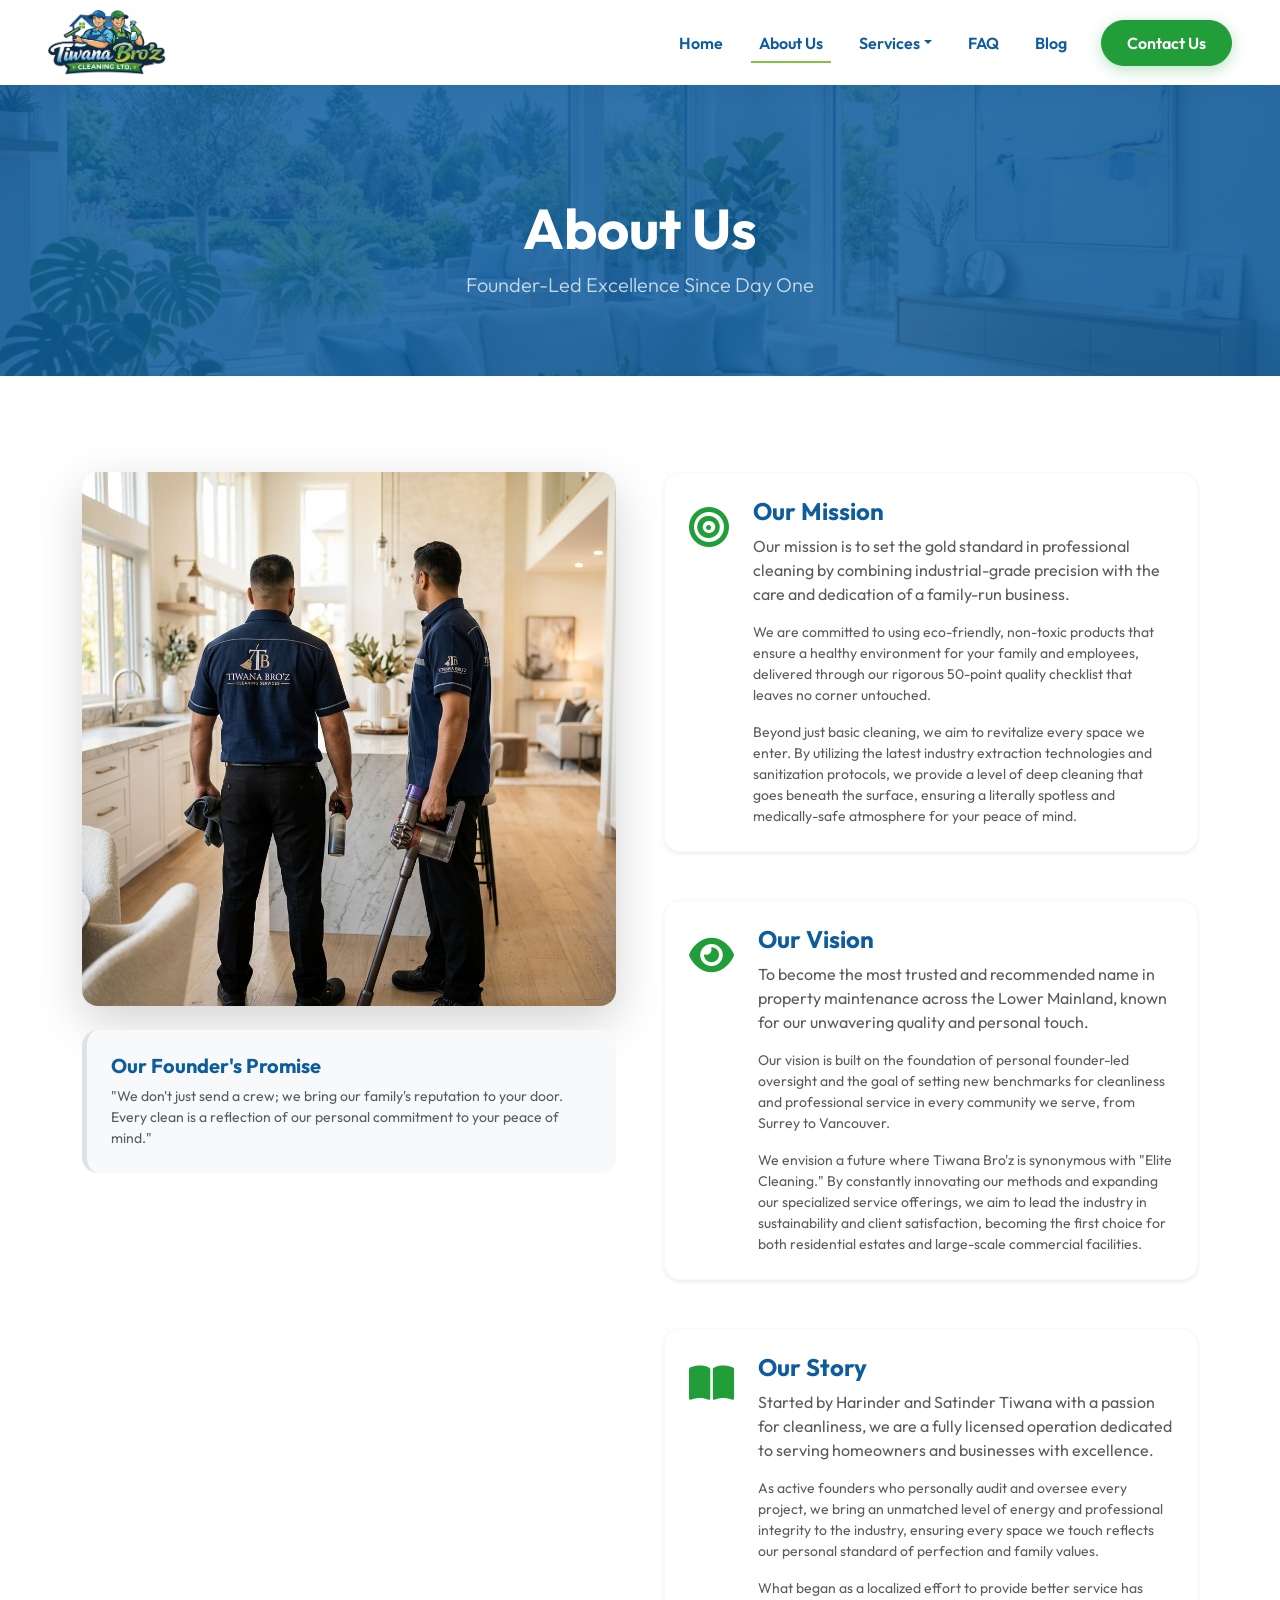
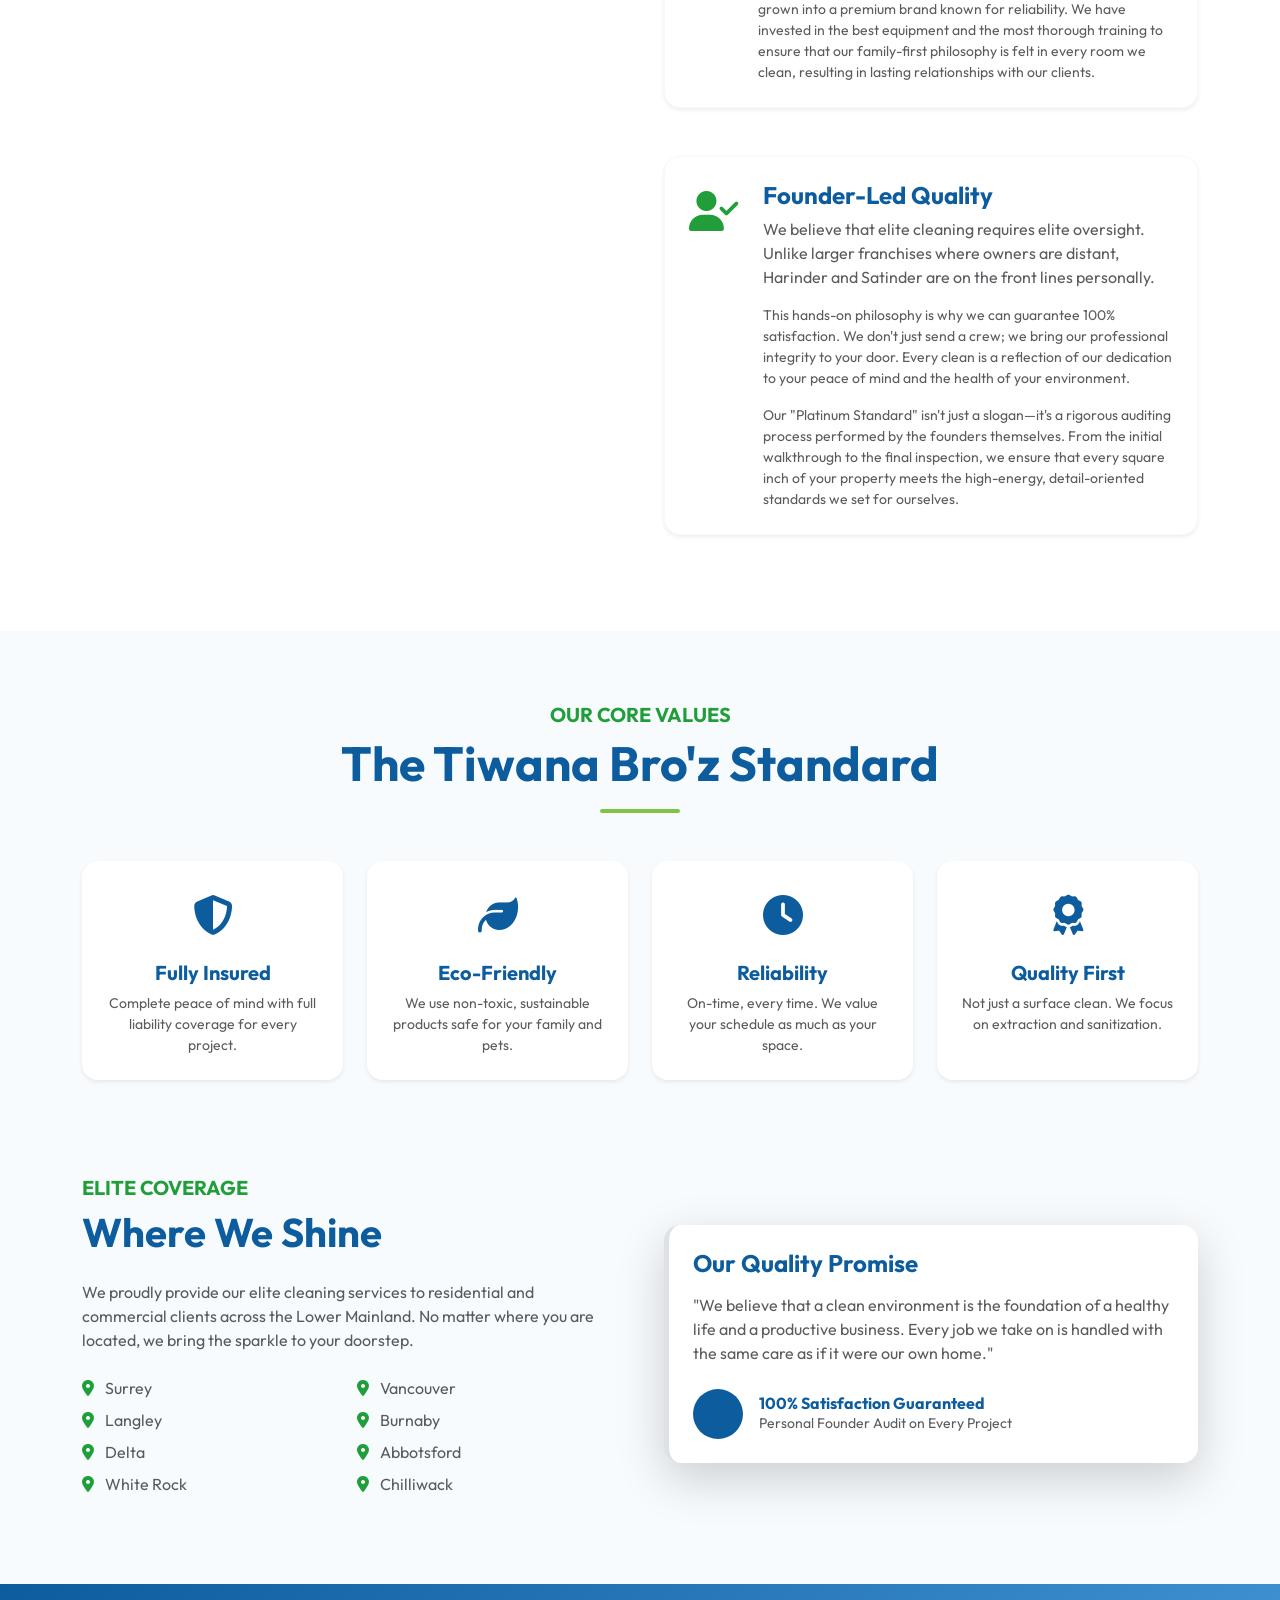
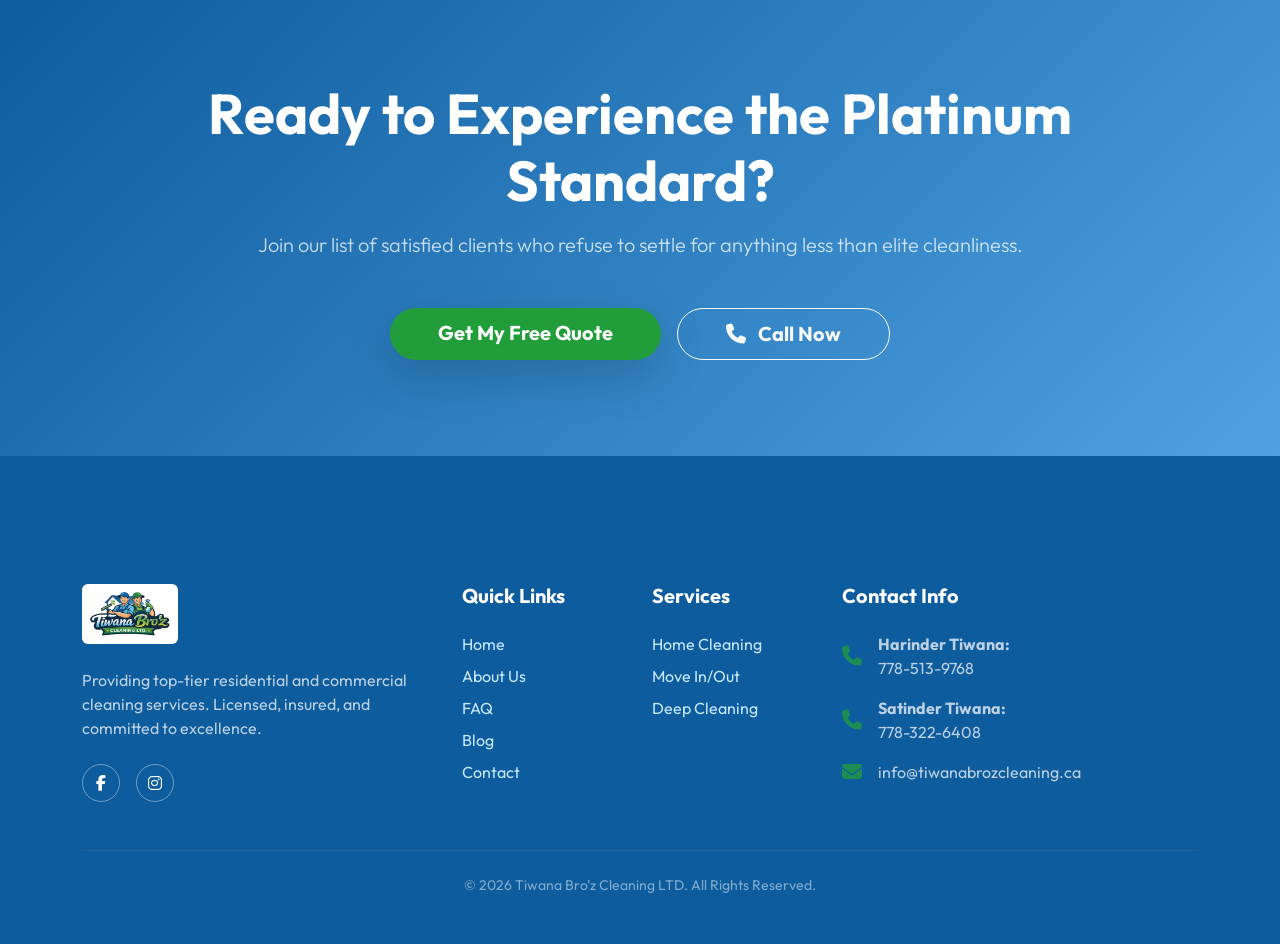
==== about.html @ 013b400e "Selective deployment: Home, About, and Contact pages only" ====
<!DOCTYPE html>
<html lang="en">
<head>
    <meta charset="UTF-8">
    <meta name="viewport" content="width=device-width, initial-scale=1.0">
    <title>About Us | Tiwana Bro'z Cleaning Ltd.</title>
    <meta name="description" content="Learn about Tiwana Bro'z Cleaning Ltd., our mission, our story, and our commitment to providing the highest quality cleaning services in the Lower Mainland.">
    <!-- Bootstrap 5 CSS -->
    <link href="https://cdn.jsdelivr.net/npm/bootstrap@5.3.2/dist/css/bootstrap.min.css" rel="stylesheet">
    <!-- Font Awesome -->
    <link rel="stylesheet" href="https://cdnjs.cloudflare.com/ajax/libs/font-awesome/6.4.0/css/all.min.css">
    <!-- Custom CSS -->
    <link rel="stylesheet" href="style.css">
    <link rel="icon" type="image/png" href="images/logo.png">
    <style>
        .page-header { background: url('images/hero-bg.png') center/cover; padding: 120px 0 60px; position:relative; }
        .page-header::before { content:''; position:absolute; inset:0; background:rgba(13,92,158,0.85); }
    </style>
</head>
<body>
    <!-- Navbar -->
    <nav class="navbar navbar-expand-lg navbar-glass fixed-top">
        <div class="container-fluid px-4 px-lg-5">
            <a class="navbar-brand" href="index.html">
                <img src="images/logo.png?v=2" alt="Tiwana Bro'z Cleaning LTD. Logo" style="object-fit: contain;">
            </a>
            <button class="navbar-toggler" type="button" data-bs-toggle="collapse" data-bs-target="#navbarNav" aria-controls="navbarNav" aria-expanded="false" aria-label="Toggle navigation">
                <span class="navbar-toggler-icon"></span>
            </button>
            <div class="collapse navbar-collapse" id="navbarNav">
                <ul class="navbar-nav ms-auto mb-2 mb-lg-0 align-items-center">
                    <li class="nav-item"><a class="nav-link" href="index.html">Home</a></li>
                    <li class="nav-item"><a class="nav-link active" href="about.html">About Us</a></li>
                    <li class="nav-item dropdown">
                        <a class="nav-link dropdown-toggle" href="#" role="button" data-bs-toggle="dropdown" aria-expanded="false">Services</a>
                        <ul class="dropdown-menu border-0 shadow">
                            <li><a class="dropdown-item" href="service-1.html">Home & Office Cleaning</a></li>
                            <li><a class="dropdown-item" href="service-2.html">Move-In / Move-Out</a></li>
                            <li><a class="dropdown-item" href="service-3.html">Deep Cleaning</a></li>
                        </ul>
                    </li>
                    <li class="nav-item"><a class="nav-link" href="faq.html">FAQ</a></li>
                    <li class="nav-item"><a class="nav-link" href="blog.html">Blog</a></li>
                    <li class="nav-item ms-lg-3 mt-3 mt-lg-0"><a class="btn btn-primary" href="contact.html">Contact Us</a></li>
                </ul>
            </div>
        </div>
    </nav>
    
    <!-- Page Header -->
    <header class="page-header text-white text-center">
        <div class="container position-relative z-index-2 animate-on-scroll">
            <h1 class="fw-bold display-4">About Us</h1>
            <p class="lead opacity-75">Founder-Led Excellence Since Day One</p>
        </div>
    </header>

    <!-- Mission, Vision & Story Grid -->
    <section class="py-5 bg-white">
        <div class="container py-5">
            <div class="row g-5">
                <div class="col-lg-6">
                    <div class="sticky-column" style="position: sticky; top: 120px;">
                        <img src="images/about-team.png" alt="Professional Cleaning Team" class="img-fluid rounded-4 shadow-lg animate-on-scroll">
                        <div class="mt-4 p-4 bg-light rounded-4 border-start border-5 border-grass animate-on-scroll" style="transition-delay: 0.1s;">
                            <h5 class="fw-bold text-ocean mb-2">Our Founder's Promise</h5>
                            <p class="text-muted small mb-0">"We don't just send a crew; we bring our family's reputation to your door. Every clean is a reflection of our personal commitment to your peace of mind."</p>
                        </div>
                    </div>
                </div>
                <div class="col-lg-6 animate-on-scroll" style="transition-delay: 0.2s;">
                    <div class="d-flex flex-column gap-5">
                        <!-- Mission -->
                        <div class="d-flex gap-4 p-4 rounded-4 border border-light shadow-sm bg-white hover-glow">
                            <div class="text-grass fs-1"><i class="fa-solid fa-bullseye"></i></div>
                            <div>
                                <h4 class="fw-bold text-ocean">Our Mission</h4>
                                <p class="text-muted mb-3">Our mission is to set the gold standard in professional cleaning by combining industrial-grade precision with the care and dedication of a family-run business.</p>
                                <p class="text-muted small mb-3">We are committed to using eco-friendly, non-toxic products that ensure a healthy environment for your family and employees, delivered through our rigorous 50-point quality checklist that leaves no corner untouched.</p>
                                <p class="text-muted small mb-0">Beyond just basic cleaning, we aim to revitalize every space we enter. By utilizing the latest industry extraction technologies and sanitization protocols, we provide a level of deep cleaning that goes beneath the surface, ensuring a literally spotless and medically-safe atmosphere for your peace of mind.</p>
                            </div>
                        </div>
                        <!-- Vision -->
                        <div class="d-flex gap-4 p-4 rounded-4 border border-light shadow-sm bg-white hover-glow">
                            <div class="text-grass fs-1"><i class="fa-solid fa-eye"></i></div>
                            <div>
                                <h4 class="fw-bold text-ocean">Our Vision</h4>
                                <p class="text-muted mb-3">To become the most trusted and recommended name in property maintenance across the Lower Mainland, known for our unwavering quality and personal touch.</p>
                                <p class="text-muted small mb-3">Our vision is built on the foundation of personal founder-led oversight and the goal of setting new benchmarks for cleanliness and professional service in every community we serve, from Surrey to Vancouver.</p>
                                <p class="text-muted small mb-0">We envision a future where Tiwana Bro'z is synonymous with "Elite Cleaning." By constantly innovating our methods and expanding our specialized service offerings, we aim to lead the industry in sustainability and client satisfaction, becoming the first choice for both residential estates and large-scale commercial facilities.</p>
                            </div>
                        </div>
                        <!-- Story -->
                        <div class="d-flex gap-4 p-4 rounded-4 border border-light shadow-sm bg-white hover-glow">
                            <div class="text-grass fs-1"><i class="fa-solid fa-book-open"></i></div>
                            <div>
                                <h4 class="fw-bold text-ocean">Our Story</h4>
                                <p class="text-muted mb-3">Started by Harinder and Satinder Tiwana with a passion for cleanliness, we are a fully licensed operation dedicated to serving homeowners and businesses with excellence.</p>
                                <p class="text-muted small mb-3">As active founders who personally audit and oversee every project, we bring an unmatched level of energy and professional integrity to the industry, ensuring every space we touch reflects our personal standard of perfection and family values.</p>
                                <p class="text-muted small mb-0">What began as a localized effort to provide better service has grown into a premium brand known for reliability. We have invested in the best equipment and the most thorough training to ensure that our family-first philosophy is felt in every room we clean, resulting in lasting relationships with our clients.</p>
                            </div>
                        </div>
                        <!-- Founder-Led Quality -->
                        <div class="d-flex gap-4 p-4 rounded-4 border border-light shadow-sm bg-white hover-glow">
                            <div class="text-grass fs-1"><i class="fa-solid fa-user-check"></i></div>
                            <div>
                                <h4 class="fw-bold text-ocean">Founder-Led Quality</h4>
                                <p class="text-muted mb-3">We believe that elite cleaning requires elite oversight. Unlike larger franchises where owners are distant, Harinder and Satinder are on the front lines personally.</p>
                                <p class="text-muted small mb-3">This hands-on philosophy is why we can guarantee 100% satisfaction. We don't just send a crew; we bring our professional integrity to your door. Every clean is a reflection of our dedication to your peace of mind and the health of your environment.</p>
                                <p class="text-muted small mb-0">Our "Platinum Standard" isn't just a slogan—it's a rigorous auditing process performed by the founders themselves. From the initial walkthrough to the final inspection, we ensure that every square inch of your property meets the high-energy, detail-oriented standards we set for ourselves.</p>
                            </div>
                        </div>
                    </div>
                </div>
            </div>
        </div>
    </section>

    <!-- Pillars of Commitment -->
    <section class="py-5" style="background-color: #f8fbfd;">
        <div class="container py-4">
            <div class="text-center mb-5 animate-on-scroll">
                <h5 class="text-grass fw-bold">OUR CORE VALUES</h5>
                <h2 class="display-5 fw-bold text-ocean">The Tiwana Bro'z Standard</h2>
                <div class="mx-auto mt-3" style="width: 80px; height: 4px; background-color: var(--tb-lime-green); border-radius: 2px;"></div>
            </div>
            
            <div class="row g-4 mb-5">
                <div class="col-lg-3 col-md-6 animate-on-scroll">
                    <div class="text-center p-4 bg-white rounded-4 shadow-sm h-100">
                        <div class="fs-1 text-ocean mb-3"><i class="fa-solid fa-shield-halved"></i></div>
                        <h5 class="fw-bold">Fully Insured</h5>
                        <p class="small text-muted mb-0">Complete peace of mind with full liability coverage for every project.</p>
                    </div>
                </div>
                <div class="col-lg-3 col-md-6 animate-on-scroll" style="transition-delay: 0.1s;">
                    <div class="text-center p-4 bg-white rounded-4 shadow-sm h-100">
                        <div class="fs-1 text-ocean mb-3"><i class="fa-solid fa-leaf"></i></div>
                        <h5 class="fw-bold">Eco-Friendly</h5>
                        <p class="small text-muted mb-0">We use non-toxic, sustainable products safe for your family and pets.</p>
                    </div>
                </div>
                <div class="col-lg-3 col-md-6 animate-on-scroll" style="transition-delay: 0.2s;">
                    <div class="text-center p-4 bg-white rounded-4 shadow-sm h-100">
                        <div class="fs-1 text-ocean mb-3"><i class="fa-solid fa-clock"></i></div>
                        <h5 class="fw-bold">Reliability</h5>
                        <p class="small text-muted mb-0">On-time, every time. We value your schedule as much as your space.</p>
                    </div>
                </div>
                <div class="col-lg-3 col-md-6 animate-on-scroll" style="transition-delay: 0.3s;">
                    <div class="text-center p-4 bg-white rounded-4 shadow-sm h-100">
                        <div class="fs-1 text-ocean mb-3"><i class="fa-solid fa-award"></i></div>
                        <h5 class="fw-bold">Quality First</h5>
                        <p class="small text-muted mb-0">Not just a surface clean. We focus on extraction and sanitization.</p>
                    </div>
                </div>
            </div>

            <div class="row g-5 align-items-center pt-5">
                <div class="col-lg-6 animate-on-scroll">
                    <h5 class="text-grass fw-bold">ELITE COVERAGE</h5>
                    <h2 class="display-6 fw-bold text-ocean mb-4">Where We Shine</h2>
                    <p class="text-muted mb-4">We proudly provide our elite cleaning services to residential and commercial clients across the Lower Mainland. No matter where you are located, we bring the sparkle to your doorstep.</p>
                    <div class="row g-3">
                        <div class="col-6">
                            <ul class="list-unstyled text-muted">
                                <li class="mb-2"><i class="fa-solid fa-location-dot text-grass me-2"></i> Surrey</li>
                                <li class="mb-2"><i class="fa-solid fa-location-dot text-grass me-2"></i> Langley</li>
                                <li class="mb-2"><i class="fa-solid fa-location-dot text-grass me-2"></i> Delta</li>
                                <li class="mb-2"><i class="fa-solid fa-location-dot text-grass me-2"></i> White Rock</li>
                            </ul>
                        </div>
                        <div class="col-6">
                            <ul class="list-unstyled text-muted">
                                <li class="mb-2"><i class="fa-solid fa-location-dot text-grass me-2"></i> Vancouver</li>
                                <li class="mb-2"><i class="fa-solid fa-location-dot text-grass me-2"></i> Burnaby</li>
                                <li class="mb-2"><i class="fa-solid fa-location-dot text-grass me-2"></i> Abbotsford</li>
                                <li class="mb-2"><i class="fa-solid fa-location-dot text-grass me-2"></i> Chilliwack</li>
                            </ul>
                        </div>
                    </div>
                </div>
                <div class="col-lg-6 animate-on-scroll" style="transition-delay: 0.2s;">
                    <div class="p-4 bg-white rounded-4 shadow-lg border-start border-5 border-grass">
                        <h4 class="fw-bold text-ocean mb-3">Our Quality Promise</h4>
                        <p class="text-muted italic">"We believe that a clean environment is the foundation of a healthy life and a productive business. Every job we take on is handled with the same care as if it were our own home."</p>
                        <div class="d-flex align-items-center gap-3 mt-4">
                            <div class="bg-ocean text-white rounded-circle d-flex align-items-center justify-content-center" style="width: 50px; height: 50px;">
                                <i class="fa-solid fa-shield-check fs-4"></i>
                            </div>
                            <div>
                                <h6 class="fw-bold mb-0">100% Satisfaction Guaranteed</h6>
                                <p class="small text-muted mb-0">Personal Founder Audit on Every Project</p>
                            </div>
                        </div>
                    </div>
                </div>
            </div>
        </div>
    </section>

    <!-- Final CTA Section -->
    <section class="py-5 bg-gradient-blue text-white overflow-hidden">
        <div class="container py-5 text-center position-relative z-index-2 animate-on-scroll">
            <h2 class="display-4 fw-bold mb-3">Ready to Experience the Platinum Standard?</h2>
            <p class="lead mb-5 opacity-75">Join our list of satisfied clients who refuse to settle for anything less than elite cleanliness.</p>
            <div class="d-flex flex-column flex-md-row gap-3 justify-content-center">
                <a href="contact.html" class="btn btn-grass btn-lg rounded-pill px-5 fw-bold text-white shadow-lg">Get My Free Quote</a>
                <a href="tel:7785139768" class="btn btn-outline-light btn-lg rounded-pill px-5 fw-bold"><i class="fa-solid fa-phone me-2"></i> Call Now</a>
            </div>
        </div>
    </section>

    <!-- Footer -->
    <footer class="mt-0">
        <div class="container py-5 position-relative z-index-2">
            <div class="row g-4 mb-4">
                <div class="col-lg-4 col-md-6 mb-4">
                    <div class="mb-4"><img src="images/logo.png?v=2" alt="Tiwana Bro'z Cleaning LTD. Logo" height="60" class="bg-white rounded p-2"></div>
                    <p class="text-light opacity-75 mb-4">Providing top-tier residential and commercial cleaning services. Licensed, insured, and committed to excellence.</p>
                    <div class="d-flex gap-3 mt-4">
                        <a href="#" class="footer-social-link"><i class="fa-brands fa-facebook-f"></i></a>
                        <a href="#" class="footer-social-link"><i class="fa-brands fa-instagram"></i></a>
                    </div>
                </div>
                <div class="col-lg-2 col-md-6 mb-4">
                    <h5 class="text-white fw-bold mb-4">Quick Links</h5>
                    <ul class="list-unstyled">
                        <li class="mb-2"><a href="index.html">Home</a></li>
                        <li class="mb-2"><a href="about.html">About Us</a></li>
                        <li class="mb-2"><a href="faq.html">FAQ</a></li>
                        <li class="mb-2"><a href="blog.html">Blog</a></li>
                        <li class="mb-2"><a href="contact.html">Contact</a></li>
                    </ul>
                </div>
                <div class="col-lg-2 col-md-6 mb-4">
                    <h5 class="text-white fw-bold mb-4">Services</h5>
                    <ul class="list-unstyled">
                        <li class="mb-2"><a href="service-1.html">Home Cleaning</a></li>
                        <li class="mb-2"><a href="service-2.html">Move In/Out</a></li>
                        <li class="mb-2"><a href="service-3.html">Deep Cleaning</a></li>
                    </ul>
                </div>
                <div class="col-lg-4 col-md-6 mb-4">
                    <h5 class="text-white fw-bold mb-4">Contact Info</h5>
                    <ul class="list-unstyled text-light opacity-75">
                        <li class="mb-3 d-flex align-items-center gap-3">
                            <i class="fa-solid fa-phone text-grass fs-5"></i>
                            <div><strong>Harinder Tiwana:</strong> <br><a href="tel:7785139768" class="text-light">778-513-9768</a></div>
                        </li>
                        <li class="mb-3 d-flex align-items-center gap-3">
                            <i class="fa-solid fa-phone text-grass fs-5"></i>
                            <div><strong>Satinder Tiwana:</strong> <br><a href="tel:7783226408" class="text-light">778-322-6408</a></div>
                        </li>
                        <li class="mb-3 d-flex align-items-center gap-3">
                            <i class="fa-solid fa-envelope text-grass fs-5"></i>
                            <a href="mailto:info@tiwanabrozcleaning.ca" class="text-light">info@tiwanabrozcleaning.ca</a>
                        </li>
                    </ul>
                </div>
            </div>
            <hr class="border-secondary mb-4 opacity-25">
            <div class="text-center text-light opacity-50 small">&copy; 2026 Tiwana Bro'z Cleaning LTD. All Rights Reserved.</div>
        </div>
    </footer>
    <script src="https://cdn.jsdelivr.net/npm/bootstrap@5.3.2/dist/js/bootstrap.bundle.min.js"></script>
    <script src="script.js"></script>
</body>
</html>
---- style.css ----
@import url('https://fonts.googleapis.com/css2?family=Outfit:wght@300;400;600;700;800&display=swap');

:root {
  /* Tiwana Bro'z Color Palette based on Business Card */
  --tb-ocean-blue: #0D5C9E;
  --tb-sky-blue: #4FA1E0;
  --tb-light-blue: #C9E8FF;
  --tb-grass-green: #219E3A;
  --tb-lime-green: #82C341;
  --tb-text-dark: #2B3A4A;
  --tb-text-light: #F7FBFF;
  --tb-white: #FFFFFF;
  --tb-cursor-size: 25px;
}

body {
  font-family: 'Outfit', sans-serif;
  color: var(--tb-text-dark);
  background-color: var(--tb-text-light);
  overflow-x: hidden;
  padding-top: 75px; /* Offset for fixed-top navbar */
}

h1, h2, h3, h4, h5, h6 {
  font-weight: 700;
  color: var(--tb-ocean-blue);
}

.hero-section h1, .hero-section h2, .hero-section p,
.page-header h1, .page-header h2, .page-header p,
.bg-gradient-blue h1, .bg-gradient-blue h2, .bg-gradient-blue p,
.bg-gradient-green h1, .bg-gradient-green h2, .bg-gradient-green p {
    color: white !important;
}

/* Custom Overrides & Reusables */
.bg-ocean { background-color: var(--tb-ocean-blue) !important; color: white; }
.bg-sky { background-color: var(--tb-sky-blue) !important; color: white; }
.bg-grass { background-color: var(--tb-grass-green) !important; color: white; }
.bg-gradient-blue {
    background: linear-gradient(135deg, var(--tb-ocean-blue) 0%, var(--tb-sky-blue) 100%);
    color: white;
}
.bg-gradient-green {
    background: linear-gradient(135deg, var(--tb-grass-green) 0%, var(--tb-lime-green) 100%);
    color: white;
}
.text-ocean { color: var(--tb-ocean-blue) !important; }
.text-sky { color: var(--tb-sky-blue) !important; }
.text-grass { color: var(--tb-grass-green) !important; }

/* Buttons */
.btn-primary {
  background-color: var(--tb-grass-green);
  border-color: var(--tb-grass-green);
  border-radius: 50px;
  padding: 10px 25px;
  font-weight: 600;
  box-shadow: 0 4px 15px rgba(33, 158, 58, 0.3);
  transition: all 0.3s ease;
}

.btn-primary:hover {
  background-color: var(--tb-lime-green);
  border-color: var(--tb-lime-green);
  transform: translateY(-2px);
  box-shadow: 0 6px 20px rgba(130, 195, 65, 0.4);
}

.btn-outline-light {
    border-radius: 50px;
    padding: 10px 25px;
    font-weight: 600;
    transition: all 0.3s ease;
}

.btn-outline-light:hover {
    color: var(--tb-ocean-blue);
    background-color: white;
    transform: translateY(-2px);
}

/* Solid White Navbar */
.navbar-glass {
  background: var(--tb-white) !important;
  box-shadow: 0 2px 20px rgba(0, 0, 0, 0.05);
  transition: all 0.4s ease;
  padding: 5px 0; /* Reduced padding */
}
.navbar-brand img {
  height: 65px; /* Compact but clear logo size */
  transition: all 0.3s ease;
}
.navbar-toggler {
    border-color: var(--tb-ocean-blue);
    padding: 8px;
}
.navbar-toggler-icon {
    background-image: url("data:image/svg+xml,%3csvg xmlns='http://www.w3.org/2000/svg' viewBox='0 0 30 30'%3e%3cpath stroke='rgba(13, 92, 158, 1)' stroke-linecap='round' stroke-miterlimit='10' stroke-width='2' d='M4 7h22M4 15h22M4 23h22'/%3e%3c/svg%3e") !important;
}
.navbar-glass .navbar-nav .nav-link {
  color: var(--tb-ocean-blue) !important;
  font-weight: 600;
  margin: 0 10px;
  position: relative;
}
.navbar-glass .navbar-nav .nav-link::before {
  content: '';
  position: absolute;
  width: 0;
  height: 2px;
  bottom: 0;
  left: 0;
  background-color: var(--tb-lime-green);
  transition: width 0.3s ease;
}
.navbar-glass .navbar-nav .nav-link:hover::before,
.navbar-glass .navbar-nav .nav-link.active::before {
  width: 100%;
}
.dropdown-menu {
    border: none;
    box-shadow: 0 10px 30px rgba(0,0,0,0.1);
    border-radius: 12px;
}
.dropdown-item {
    color: var(--tb-ocean-blue);
    font-weight: 500;
    padding: 10px 20px;
}
.dropdown-item:hover, .dropdown-item.active {
    background-color: var(--tb-light-blue);
    color: var(--tb-ocean-blue);
}

/* Hero Section with Animations */
.hero-section {
  position: relative;
  min-height: 80vh;
  display: flex;
  align-items: center;
  background: url('images/hero-bg.png') center/cover no-repeat; /* Fallback */
  background-blend-mode: overlay;
  background-color: rgba(13, 92, 158, 0.85); /* Ocean blue overlay */
  overflow: hidden;
  color: white;
}

.hero-content {
  position: relative;
  z-index: 2;
}

.hero-section h1 {
  color: white !important;
  font-size: 3.5rem;
  font-weight: 800;
  text-shadow: 0 4px 10px rgba(0,0,0,0.2);
}

.hero-section p {
  color: white !important;
  font-size: 1.2rem;
  font-weight: 300;
  margin-bottom: 2rem;
}

/* Animated Bubbles */
.bubble {
  position: absolute;
  bottom: -20px;
  border-radius: 50%;
  background: radial-gradient(circle at 30% 30%, rgba(255, 255, 255, 0.8), rgba(255, 255, 255, 0.1));
  box-shadow: 0 0 15px rgba(255, 255, 255, 0.4), inset 0 0 10px rgba(255, 255, 255, 0.5);
  animation: floatUp 15s infinite ease-in;
  opacity: 0;
  z-index: 10; /* Brought to front to make clickable */
}

@keyframes floatUp {
  0% { transform: translateY(0) scale(0.8); opacity: 0; }
  10% { opacity: 1; }
  90% { opacity: 1; }
  100% { transform: translateY(-1000px) scale(1.2); opacity: 0; }
}

/* Popping Animation */
.bubble.pop {
    animation: popAnimation 0.3s ease-out forwards !important;
}

@keyframes popAnimation {
    0% { transform: scale(1); opacity: 1; }
    50% { transform: scale(1.4); opacity: 0.5; }
    100% { transform: scale(0); opacity: 0; }
}

/* Sparkles Decoration */
.sparkle {
    position: absolute;
    width: 20px;
    height: 20px;
    background: white;
    clip-path: polygon(50% 0%, 61% 35%, 98% 35%, 68% 57%, 79% 91%, 50% 70%, 21% 91%, 32% 57%, 2% 35%, 39% 35%);
    animation: twinkle 3s infinite alternate;
}

@keyframes twinkle {
    0% { transform: scale(0.5); opacity: 0.3; }
    100% { transform: scale(1.2) rotate(45deg); opacity: 1; box-shadow: 0 0 10px white; }
}

/* Service Cards */
.service-card {
  border: none;
  border-radius: 15px;
  box-shadow: 0 5px 20px rgba(0, 0, 0, 0.05);
  transition: all 0.3s ease;
  overflow: hidden;
  height: 100%;
}
.service-card:hover {
  transform: translateY(-10px);
  box-shadow: 0 15px 30px rgba(13, 92, 158, 0.15);
}
.service-icon {
  width: 60px;
  height: 60px;
  border-radius: 50%;
  display: flex;
  align-items: center;
  justify-content: center;
  background-color: var(--tb-light-blue);
  color: var(--tb-ocean-blue);
  font-size: 24px;
  margin-bottom: 20px;
}

/* Footer Element */
.footer-wave {
  position: absolute;
  top: -50px;
  left: 0;
  width: 100%;
  overflow: hidden;
  line-height: 0;
}
.footer-wave svg {
  display: block;
  width: calc(100% + 1.3px);
  height: 50px;
}
.footer-svg-path { fill: var(--tb-ocean-blue); }

.footer-social-link {
    width: 38px;
    height: 38px;
    border: 1px solid rgba(255,255,255,0.4);
    border-radius: 50%;
    color: white;
    display: flex;
    align-items: center;
    justify-content: center;
    text-decoration: none;
    transition: all 0.3s ease;
    padding: 0;
}

.footer-social-link:hover {
    background: var(--tb-lime-green);
    border-color: var(--tb-lime-green);
    color: var(--tb-ocean-blue);
    transform: translateY(-3px);
}

/* Contact Icon Circle Fix */
.contact-icon-circle {
  width: 60px;
  height: 60px;
  display: flex !important;
  align-items: center;
  justify-content: center;
  flex-shrink: 0;
  border-radius: 50%;
}


footer {
  position: relative;
  background-color: var(--tb-ocean-blue);
  color: var(--tb-light-blue);
  padding-top: 80px;
}
footer a { color: var(--tb-light-blue); text-decoration: none; transition: 0.3s; }
footer a:hover { color: var(--tb-lime-green); padding-left: 5px; }

/* Global Animations (Triggered by Intersection Observer) */
.animate-on-scroll {
  opacity: 0;
  transform: translateY(30px);
  transition: all 0.8s ease-out;
}
.animate-on-scroll.visible {
  opacity: 1;
  transform: translateY(0);
}

/* Form Styles */
.form-control {
    border-radius: 8px;
    padding: 12px 15px;
    border: 1px solid #ddd;
}
.form-control:focus {
    border-color: var(--tb-sky-blue);
    box-shadow: 0 0 0 0.2rem rgba(79, 161, 224, 0.25);
}

/* Media Queries for Mobile Fine-Tuning */
@media (max-width: 768px) {
  .hero-section h1 { font-size: 2.5rem; }
  .footer-wave { top: -20px; }
  .footer-wave svg { height: 20px; }
}

/* --- Bubble Challenge UI --- */
#game-stats {
    position: absolute;
    right: 20px;
    bottom: 80px;
    background: rgba(255, 255, 255, 0.95);
    padding: 15px;
    border-radius: 20px;
    box-shadow: 0 10px 30px rgba(13, 92, 158, 0.15);
    z-index: 999;
    text-align: center;
    border: 3px solid var(--tb-light-blue);
    display: none; /* Shown via JS */
    flex-direction: column;
    gap: 10px;
    width: 140px;
    backdrop-filter: blur(5px);
}

.stat-box {
    background: var(--tb-light-blue);
    padding: 8px;
    border-radius: 12px;
}

.stat-label { font-size: 0.7rem; text-transform: uppercase; color: var(--tb-ocean-blue); font-weight: 800; display: block; }
.stat-value { font-size: 1.4rem; font-weight: 800; color: var(--tb-grass-green); }

.btn-game {
    background: var(--tb-ocean-blue);
    color: white;
    border: none;
    border-radius: 10px;
    padding: 8px;
    font-size: 0.8rem;
    font-weight: 700;
}

@media (max-width: 991px) {
    #game-stats {
        bottom: 20px;
        right: 20px;
        flex-direction: row;
        width: auto;
        padding: 10px;
    }
}

/* --- Advanced Service Page Elements --- */

/* Hover Effects */
.hover-lift {
    transition: transform 0.3s cubic-bezier(0.175, 0.885, 0.32, 1.275), box-shadow 0.3s ease;
}
.hover-lift:hover {
    transform: translateY(-10px);
    box-shadow: 0 15px 40px rgba(13, 92, 158, 0.15) !important;
}

.hover-glow:hover {
    box-shadow: 0 0 25px rgba(130, 195, 65, 0.3) !important;
    border-color: var(--tb-lime-green) !important;
}

/* Pulsing Icons */
.icon-pulse {
    animation: iconPulse 2s infinite;
}
@keyframes iconPulse {
    0% { transform: scale(1); }
    50% { transform: scale(1.1); box-shadow: 0 0 15px rgba(13, 92, 158, 0.2); }
    100% { transform: scale(1); }
}

/* Process Timeline */
.process-timeline {
    position: relative;
    padding: 2rem 0;
}
.timeline-step {
    text-align: center;
    position: relative;
    z-index: 2;
}
.step-circle {
    width: 70px;
    height: 70px;
    background: var(--tb-white);
    border: 3px solid var(--tb-ocean-blue);
    border-radius: 50%;
    display: flex;
    align-items: center;
    justify-content: center;
    margin: 0 auto 1.5rem;
    font-size: 1.5rem;
    color: var(--tb-ocean-blue);
    font-weight: 800;
    transition: all 0.4s ease;
}
.timeline-step:hover .step-circle {
    background: var(--tb-ocean-blue);
    color: var(--tb-white);
    transform: scale(1.1);
}

/* Package Cards */
.package-card {
    border: 2px solid var(--tb-light-blue);
    border-radius: 20px;
    padding: 2.5rem;
    height: 100%;
    transition: all 0.3s ease;
    background: white;
}
.package-card.popular {
    border-color: var(--tb-grass-green);
    position: relative;
    transform: scale(1.05);
    z-index: 3;
}
.package-badge {
    position: absolute;
    top: -15px;
    left: 50%;
    transform: translateX(-50%);
    background: var(--tb-grass-green);
    color: white;
    padding: 5px 15px;
    border-radius: 50px;
    font-size: 0.8rem;
    font-weight: 700;
}

/* Custom Button Styles for Pricing */
.btn-grass {
    background: var(--tb-grass-green) !important;
    border: none !important;
    color: white !important;
    padding: 10px 30px;
    border-radius: 50px;
    font-weight: 600;
    transition: all 0.3s ease;
    display: inline-block;
    text-decoration: none;
}
.btn-grass:hover {
    background: #218838 !important;
    transform: translateY(-2px);
    box-shadow: 0 5px 15px rgba(40, 167, 69, 0.4);
}

.btn-outline-ocean {
    border: 2px solid var(--tb-ocean-blue) !important;
    background: transparent !important;
    color: var(--tb-ocean-blue) !important;
    padding: 8px 30px;
    border-radius: 50px;
    font-weight: 600;
    transition: all 0.3s ease;
    display: inline-block;
    text-decoration: none;
}
.btn-outline-ocean:hover {
    background: var(--tb-ocean-blue) !important;
    color: white !important;
    transform: translateY(-2px);
    box-shadow: 0 5px 15px rgba(13, 92, 158, 0.2);
}


/* Before/After Slider Shim */
.ba-slider {
    position: relative;
    overflow: hidden;
    border-radius: 15px;
    box-shadow: 0 10px 30px rgba(0,0,0,0.1);
}
.ba-overlay {
    position: absolute;
    top: 50%;
    left: 50%;
    transform: translate(-50%, -50%);
    background: rgba(13, 92, 158, 0.8);
    color: white;
    padding: 10px 20px;
    border-radius: 50px;
    pointer-events: none;
}

/* Feature Cards */
.feature-card {
    background: var(--tb-white);
    border-radius: 20px;
    padding: 2.5rem 2rem;
    border: 1px solid rgba(13, 92, 158, 0.1);
    border-bottom: 5px solid var(--tb-ocean-blue);
    height: 100%;
    transition: all 0.4s cubic-bezier(0.165, 0.84, 0.44, 1);
    box-shadow: 0 10px 30px rgba(0,0,0,0.02);
}

.feature-card:hover {
    transform: translateY(-10px);
    box-shadow: 0 20px 40px rgba(13, 92, 158, 0.1);
}

.feature-card i.fs-2 {
    background: rgba(13, 92, 158, 0.05);
    width: 60px;
    height: 60px;
    line-height: 60px;
    border-radius: 12px;
    margin-bottom: 1.5rem;
    display: inline-block;
}

.feature-card ul {
    margin-top: 1.5rem;
    padding-left: 0;
}

.feature-card li {
    display: flex;
    align-items: flex-start;
    gap: 12px;
    margin-bottom: 1rem !important;
    text-align: left;
    line-height: 1.4;
}

.feature-card li i {
    font-size: 0.9rem;
    margin-top: 4px;
    flex-shrink: 0;
}

.feature-card h4 {
    font-size: 1.25rem;
    letter-spacing: -0.02em;
}
.feature-card i {
    font-size: 1.5rem;
    color: var(--tb-ocean-blue);
    margin-bottom: 0;
    display: flex;
    align-items: center;
    justify-content: center;
}

.feature-card i.fs-2 {
    background: rgba(13, 92, 158, 0.08);
    width: 60px;
    height: 60px;
    border-radius: 14px;
    margin-bottom: 1.5rem;
    display: flex;
    align-items: center;
    justify-content: center;
    font-size: 1.75rem;
    color: var(--tb-ocean-blue);
}

/* Comparison Section */
.compare-box {
    padding: 1.5rem;
    border-radius: 12px;
    height: 100%;
}
.compare-standard { border: 2px solid #eee; background: #f9f9f9; }
.compare-deep { border: 2px solid var(--tb-sky-blue); background: var(--tb-light-blue); }

/* Enhanced Premium Animated Waves - Truly Liquid */
.section-relative { position: relative; overflow: hidden; padding-bottom: 60px !important; padding-top: 40px !important; background: var(--tb-ocean-blue); }

.top-wave {
    position: absolute;
    top: -2px; /* Deep overlap to hide straight background edges */
    left: 0;
    width: 100%;
    overflow: hidden;
    line-height: 0;
    z-index: 10;
}

.top-wave svg {
    display: block;
    width: calc(100% + 1.3px);
    height: 60px;
}

.animated-waves {
    position: absolute;
    bottom: -10px; /* Deep overlap to hide straight background edges */
    left: 0;
    width: 100%;
    height: 120px;
    overflow: hidden;
    line-height: 0;
    z-index: 10;
    pointer-events: none;
}

.wave-layer {
    position: absolute;
    bottom: 0;
    left: 0;
    width: 200%;
    height: 100%;
    background-size: 50% 100%;
    transform: translate3d(0, 0, 0);
}

.wave-1 {
    background: url("data:image/svg+xml,%3Csvg xmlns='http://www.w3.org/2000/svg' viewBox='0 0 1200 120' preserveAspectRatio='none'%3E%3Cpath d='M321.39,56.44c58-10.79,114.16-30.13,172-41.86,82.39-16.72,168.19-17.73,250.45-.39C823.78,31,906.67,72,985.66,92.83c70.05,18.48,146.53,26.09,214.34,3V120H0V27.35A600.21,600.21,0,0,0,321.39,56.44Z' fill='%234FA1E0'/%3E%3C/svg%3E");
    animation: wave-move 20s cubic-bezier(0.36, 0.45, 0.63, 0.53) infinite;
    opacity: 0.3;
    height: 120px;
}

.wave-2 {
    background: url("data:image/svg+xml,%3Csvg xmlns='http://www.w3.org/2000/svg' viewBox='0 0 1200 120' preserveAspectRatio='none'%3E%3Cpath d='M321.39,56.44c58-10.79,114.16-30.13,172-41.86,82.39-16.72,168.19-17.73,250.45-.39C823.78,31,906.67,72,985.66,92.83c70.05,18.48,146.53,26.09,214.34,3V120H0V27.35A600.21,600.21,0,0,0,321.39,56.44Z' fill='%23C9E8FF'/%3E%3C/svg%3E");
    animation: wave-move 15s cubic-bezier(0.36, 0.45, 0.63, 0.53) infinite;
    opacity: 0.5;
    height: 90px;
}

.wave-3 {
    background: url("data:image/svg+xml,%3Csvg xmlns='http://www.w3.org/2000/svg' viewBox='0 0 1200 120' preserveAspectRatio='none'%3E%3Cpath d='M321.39,56.44c58-10.79,114.16-30.13,172-41.86,82.39-16.72,168.19-17.73,250.45-.39C823.78,31,906.67,72,985.66,92.83c70.05,18.48,146.53,26.09,214.34,3V120H0V27.35A600.21,600.21,0,0,0,321.39,56.44Z' fill='%23ffffff'/%3E%3C/svg%3E");
    animation: wave-move 10s cubic-bezier(0.36, 0.45, 0.63, 0.53) infinite;
    opacity: 1;
    height: 70px;
}

@keyframes wave-move {
    0% { transform: translateX(0); }
    100% { transform: translateX(-50%); }
}

/* --- Premium Blog Framework --- */
.blog-post-content {
    font-size: 1.15rem;
    line-height: 1.8;
    color: #4a4a4a;
}

.blog-post-content p {
    margin-bottom: 2rem;
}

.blog-post-content .lead {
    font-size: 1.4rem;
    font-weight: 500;
    color: var(--tb-ocean-blue);
    margin-bottom: 2.5rem;
}

.blog-post-content h2, .blog-post-content h3 {
    margin-top: 3rem;
    margin-bottom: 1.5rem;
    color: var(--tb-ocean-blue);
}

.blog-post-content blockquote {
    padding: 2.5rem;
    margin: 3rem 0;
    border-left: 5px solid var(--tb-grass-green);
    background: #f8fbfd;
    font-style: italic;
    font-size: 1.35rem;
    color: var(--tb-ocean-blue);
    border-radius: 0 15px 15px 0;
}

.blog-sidebar {
    position: sticky;
    top: 100px;
}

.sidebar-card {
    border: none;
    border-radius: 20px;
    background: #ffffff;
    padding: 2rem;
    box-shadow: 0 10px 30px rgba(0,0,0,0.05);
    margin-bottom: 2rem;
}

.author-box {
    margin-top: 5rem;
    padding: 3rem;
    background: linear-gradient(135deg, #f8fbfd 0%, #ffffff 100%);
    border-radius: 25px;
    border: 1px solid rgba(13,92,158,0.05);
    display: flex;
    gap: 2rem;
    align-items: center;
}

.author-avatar {
    width: 100px;
    height: 100px;
    border-radius: 50%;
    object-fit: cover;
    background: var(--tb-light-blue);
    display: flex;
    align-items: center;
    justify-content: center;
    font-size: 2.5rem;
    color: var(--tb-ocean-blue);
    flex-shrink: 0;
    border: 3px solid #ffffff;
    box-shadow: 0 5px 15px rgba(0,0,0,0.1);
}

.related-post-card {
    border: none;
    border-radius: 20px;
    overflow: hidden;
    transition: all 0.4s cubic-bezier(0.165, 0.84, 0.44, 1);
    background: #ffffff;
    height: 100%;
}

.related-post-card:hover {
    transform: translateY(-10px);
    box-shadow: 0 20px 40px rgba(0,0,0,0.1);
}

.related-post-card img {
    height: 200px;
    width: 100%;
    object-fit: cover;
}

.blog-cta-banner {
    background: var(--tb-ocean-blue);
    border-radius: 30px;
    padding: 5rem;
    margin: 5rem 0;
    position: relative;
    overflow: hidden;
    color: white;
}

.blog-cta-banner::after {
    content: '';
    position: absolute;
    top: -50%;
    right: -10%;
    width: 500px;
    height: 500px;
    background: rgba(255,255,255,0.03);
    border-radius: 50%;
}

.reading-progress-bar {
    position: fixed;
    top: 75px;
    left: 0;
    width: 0%;
    height: 4px;
    background: var(--tb-grass-green);
    z-index: 1001;
    transition: width 0.1s;
}

@media (max-width: 991px) {
    .blog-sidebar { margin-top: 4rem; position: static; }
}

/* --- Page Enhancement System --- */
.stat-item {
    padding: 2rem;
    border-radius: 20px;
    background: rgba(255,255,255,0.05);
    backdrop-filter: blur(10px);
    border: 1px solid rgba(255,255,255,0.1);
    transition: transform 0.3s ease;
}

.stat-item:hover {
    transform: translateY(-5px);
    background: rgba(255,255,255,0.08);
}

.process-step {
    position: relative;
    padding: 2rem;
    text-align: center;
}

.process-icon-wrapper {
    width: 90px;
    height: 90px;
    background: #f8fbfd;
    border-radius: 50%;
    display: flex;
    align-items: center;
    justify-content: center;
    margin: 0 auto 1.5rem;
    font-size: 2rem;
    color: var(--tb-ocean-blue);
    border: 3px solid #ffffff;
    box-shadow: 0 10px 20px rgba(0,0,0,0.05);
    transition: all 0.3s ease;
}

.process-step:hover .process-icon-wrapper {
    background: var(--tb-ocean-blue);
    color: #ffffff;
    transform: scale(1.1);
}

.founder-card {
    border: none;
    background: #ffffff;
    border-radius: 30px;
    overflow: hidden;
    box-shadow: 0 15px 40px rgba(0,0,0,0.05);
    transition: all 0.4s ease;
}

.founder-card:hover {
    transform: translateY(-10px);
    box-shadow: 0 25px 50px rgba(0,0,0,0.1);
}

.founder-image-box {
    height: 350px;
    background: var(--tb-light-blue);
    display: flex;
    align-items: center;
    justify-content: center;
    font-size: 120px;
    color: var(--tb-ocean-blue);
    position: relative;
    overflow: hidden;
}

.founder-image-box::after {
    content: '';
    position: absolute;
    inset: 0;
    background: linear-gradient(0deg, rgba(13,92,158,0.2) 0%, transparent 100%);
}

.badge-outline-grass {
    border: 1px solid var(--tb-grass-green);
    color: var(--tb-grass-green);
    background: transparent;
    padding: 0.4rem 1rem;
    border-radius: 50px;
    font-size: 0.85rem;
    font-weight: 600;
}

.commitment-pillar {
    background: #ffffff;
    padding: 2.5rem;
    border-radius: 25px;
    border: 1px solid #f0f4f8;
    height: 100%;
    transition: all 0.3s ease;
}

.commitment-pillar:hover {
    border-color: var(--tb-grass-green);
    box-shadow: 0 10px 30px rgba(0,0,0,0.04);
}

/* Decoration line for sidebar and headings */
.decoration-line {
    position: relative;
    display: inline-block;
}

.decoration-line::after {
    content: '';
    position: absolute;
    bottom: -8px;
    left: 0;
    width: 40px;
    height: 3px;
    background: var(--tb-grass-green);
    border-radius: 2px;
}
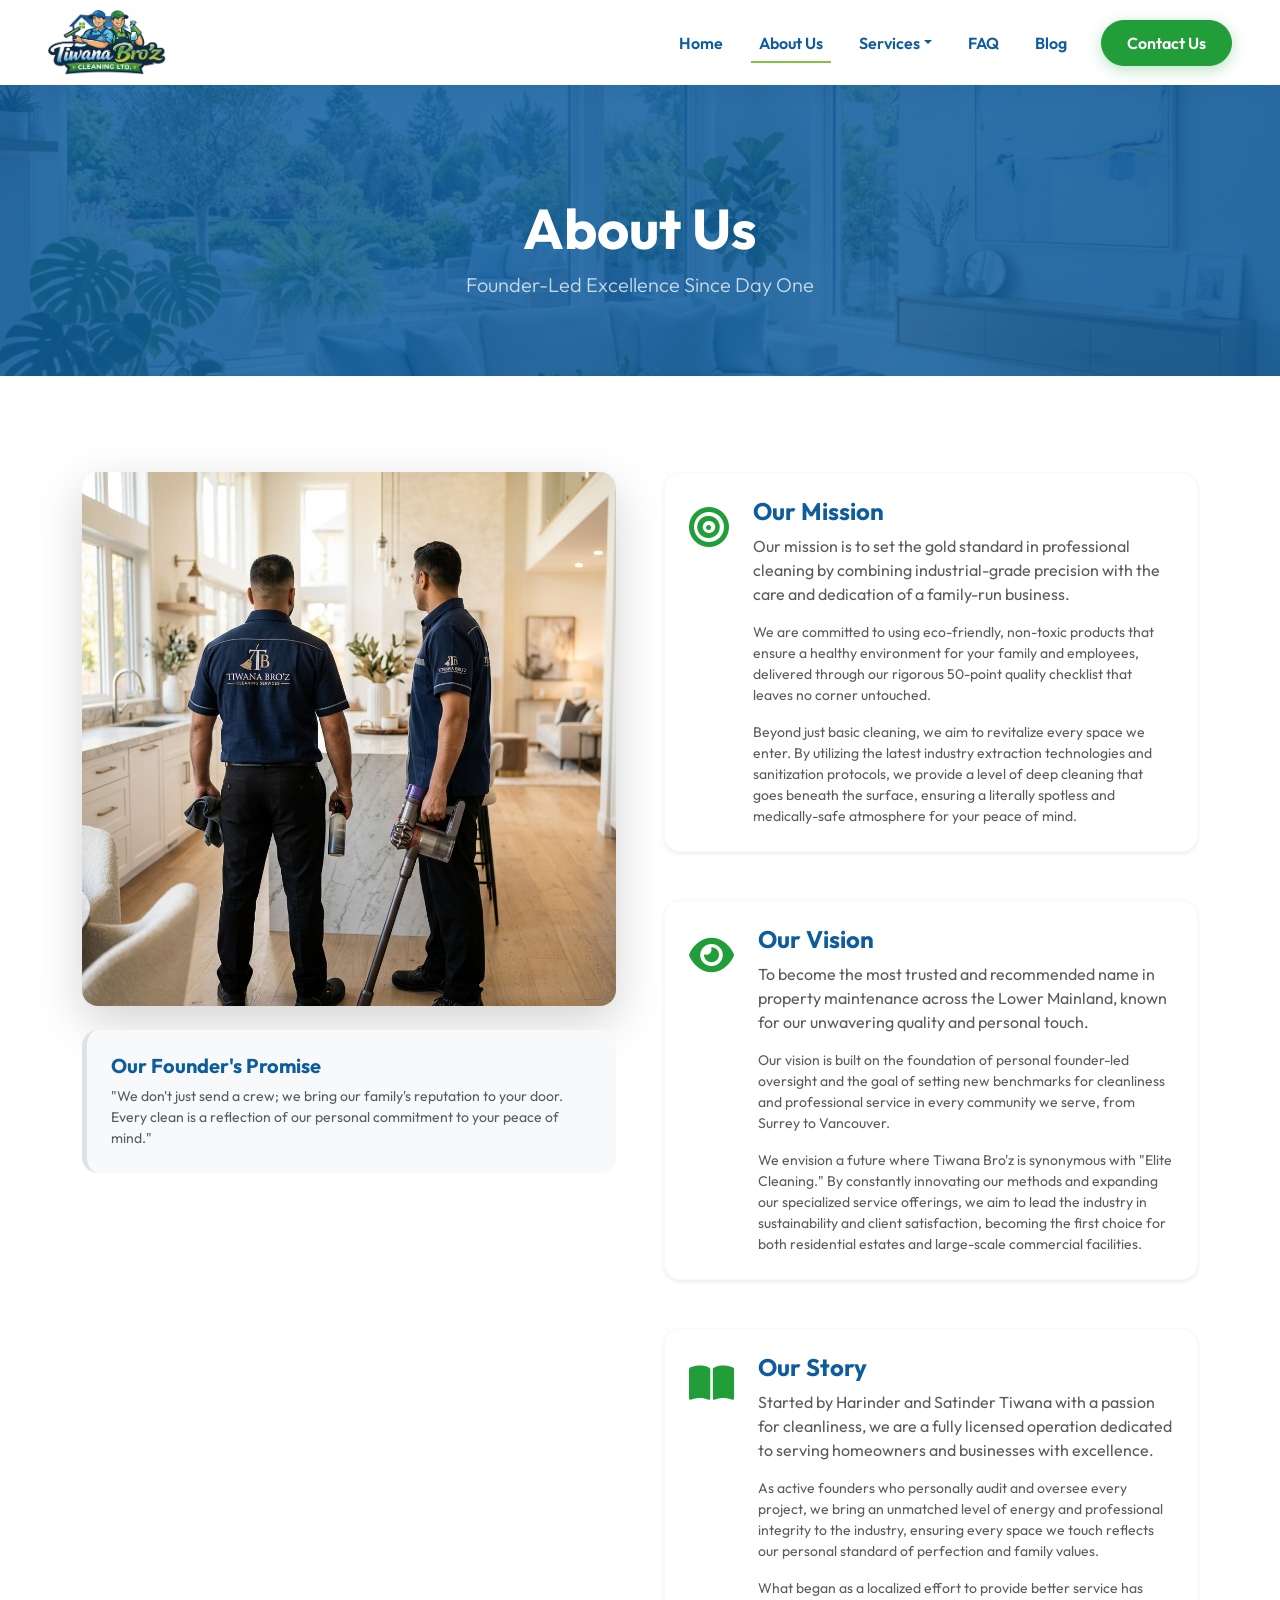
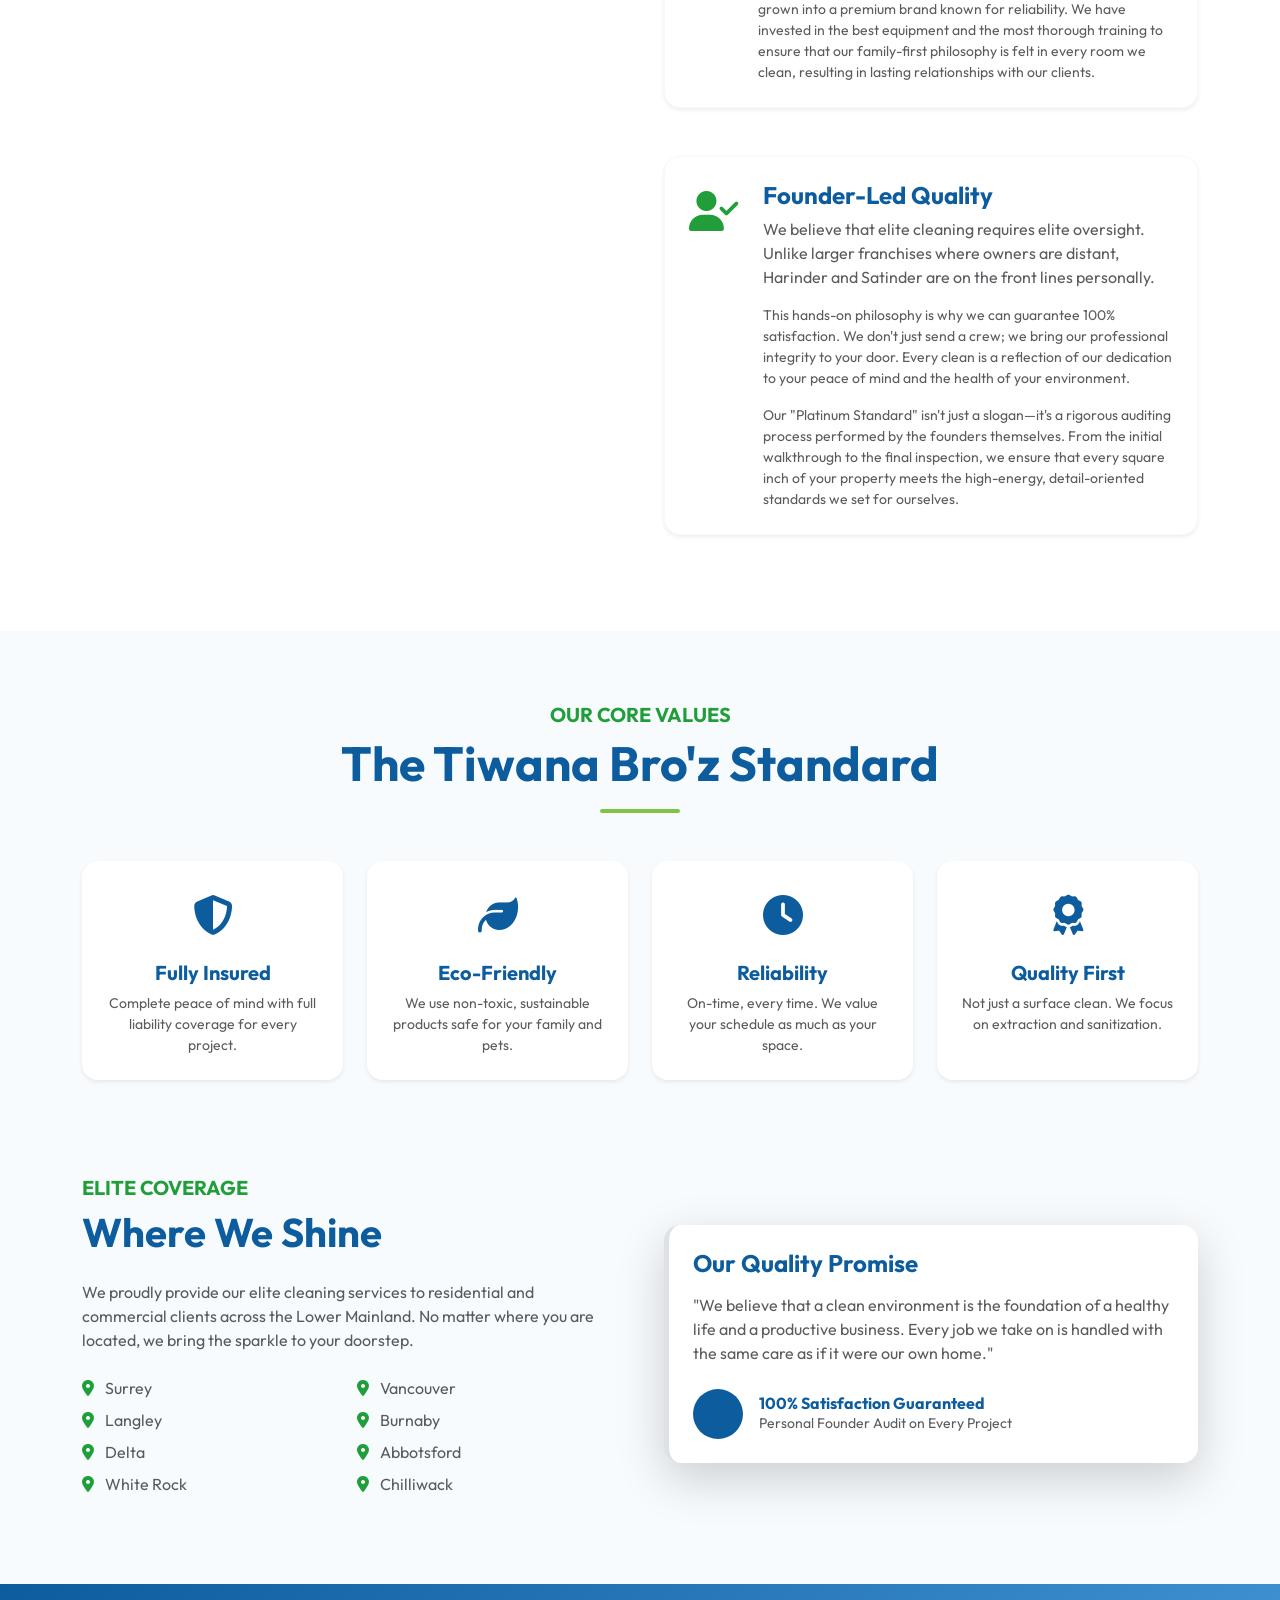
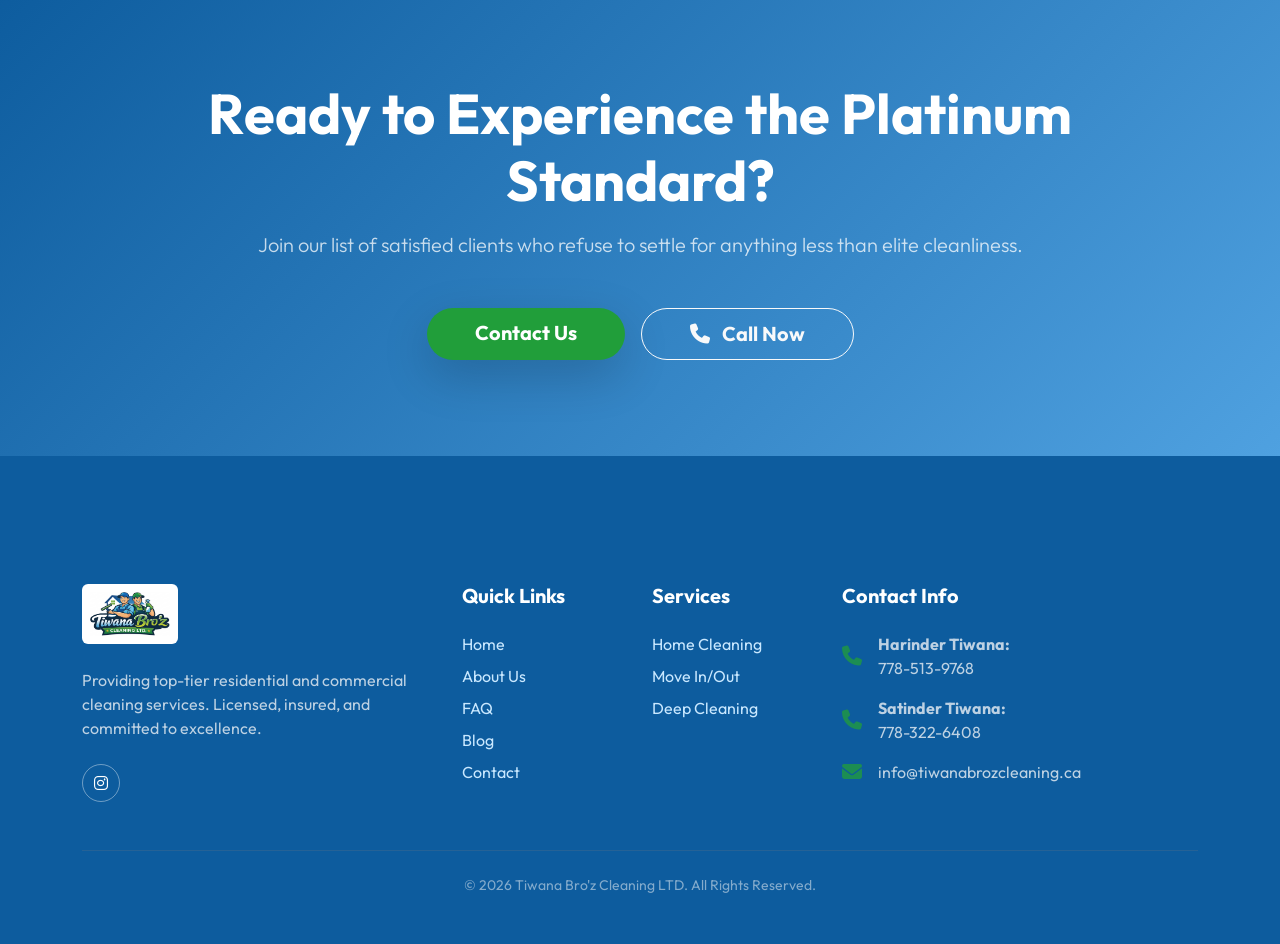
==== commit 9e6a9f07: "Deploy Home, About, FAQ, Blogs, and Contact pages to Vercel" ====
--- a/about.html
+++ b/about.html
@@ -205,7 +205,7 @@
             <h2 class="display-4 fw-bold mb-3">Ready to Experience the Platinum Standard?</h2>
             <p class="lead mb-5 opacity-75">Join our list of satisfied clients who refuse to settle for anything less than elite cleanliness.</p>
             <div class="d-flex flex-column flex-md-row gap-3 justify-content-center">
-                <a href="contact.html" class="btn btn-grass btn-lg rounded-pill px-5 fw-bold text-white shadow-lg">Get My Free Quote</a>
+                <a href="contact.html" class="btn btn-grass btn-lg rounded-pill px-5 fw-bold text-white shadow-lg">Contact Us</a>
                 <a href="tel:7785139768" class="btn btn-outline-light btn-lg rounded-pill px-5 fw-bold"><i class="fa-solid fa-phone me-2"></i> Call Now</a>
             </div>
         </div>
@@ -219,7 +219,6 @@
                     <div class="mb-4"><img src="images/logo.png?v=2" alt="Tiwana Bro'z Cleaning LTD. Logo" height="60" class="bg-white rounded p-2"></div>
                     <p class="text-light opacity-75 mb-4">Providing top-tier residential and commercial cleaning services. Licensed, insured, and committed to excellence.</p>
                     <div class="d-flex gap-3 mt-4">
-                        <a href="#" class="footer-social-link"><i class="fa-brands fa-facebook-f"></i></a>
                         <a href="#" class="footer-social-link"><i class="fa-brands fa-instagram"></i></a>
                     </div>
                 </div>
--- a/style.css
+++ b/style.css
@@ -316,11 +316,76 @@
     box-shadow: 0 0 0 0.2rem rgba(79, 161, 224, 0.25);
 }
 
-/* Media Queries for Mobile Fine-Tuning */
+/* Ultimate Mobile Optimization & Shrinkage */
 @media (max-width: 768px) {
-  .hero-section h1 { font-size: 2.5rem; }
-  .footer-wave { top: -20px; }
-  .footer-wave svg { height: 20px; }
+  /* Global Spacing Aggressive Reduction */
+  section.py-5, .py-5 { padding-top: 2rem !important; padding-bottom: 2rem !important; }
+  section.py-4, .py-4 { padding-top: 1.5rem !important; padding-bottom: 1.5rem !important; }
+  .my-5 { margin-top: 1.5rem !important; margin-bottom: 1.5rem !important; }
+  .container { padding-left: 15px; padding-right: 15px; }
+  .row { --bs-gutter-x: 1rem; }
+
+  /* Typography Aggressive Scaling */
+  h1, .display-4 { font-size: 1.6rem !important; line-height: 1.2; letter-spacing: -0.02em; }
+  h2, .display-5 { font-size: 1.4rem !important; line-height: 1.3; }
+  h3, .display-6 { font-size: 1.25rem !important; }
+  h4, h5, h6 { font-size: 1.1rem !important; }
+  
+  .lead { font-size: 0.85rem !important; line-height: 1.5 !important; margin-bottom: 0.75rem !important; }
+  p, li, blockquote { font-size: 0.85rem !important; line-height: 1.5 !important; margin-bottom: 0.75rem !important; }
+  
+  /* Hero Specifics - Highly Compact */
+  .hero-section { min-height: 50vh !important; padding: 40px 0 30px !important; }
+  .page-header { padding: 40px 0 20px !important; }
+  .hero-section h1 { margin-bottom: 0.5rem !important; }
+
+  /* About Page - Layout Tightening */
+  .sticky-column { position: static !important; top: 0 !important; margin-bottom: 1.5rem; }
+  .gap-5 { gap: 1.25rem !important; } /* Major reduction in card gaps */
+  .gap-4 { gap: 1rem !important; }
+  .p-4 { padding: 1rem !important; } /* Shrink standard paddings */
+  
+  /* Component Adjustments */
+  .feature-card, .service-card, .sidebar-card, .package-card { padding: 1.25rem !important; }
+  .service-icon, .process-icon-wrapper, .step-circle { width: 50px !important; height: 50px !important; font-size: 1.25rem !important; }
+  
+  /* Center Specific Cards and Ticks */
+  .package-card ul { display: inline-block !important; text-align: left !important; }
+  .p-4.bg-ocean, .border-start.border-grass { text-align: center !important; }
+  
+  /* Navbar Adjustments */
+  .navbar-brand img { height: 45px !important; }
+  .navbar-glass { padding: 5px 0 !important; }
+  .navbar-toggler { padding: 4px 6px !important; font-size: 0.8rem; }
+
+  /* Footer Scaling & Centering */
+  footer { padding-top: 40px !important; text-align: center !important; }
+  footer .d-flex { justify-content: center !important; }
+  footer .list-unstyled li { text-align: center !important; }
+  footer .list-unstyled li.d-flex { flex-direction: column !important; align-items: center !important; gap: 8px !important; }
+  footer .list-unstyled li div { text-align: center !important; }
+  
+  .footer-social-link { width: 34px !important; height: 34px !important; font-size: 0.9rem !important; }
+  .footer-wave svg { height: 30px !important; }
+
+  /* Interactive Elements Scaling */
+  .btn-lg, .btn-primary, .btn-grass { padding: 8px 15px !important; font-size: 0.85rem !important; width: 100%; border-radius: 12px !important; }
+
+  /* Mobile Pulse Animation */
+  .btn-grass { animation: mobilePulse 2.5s infinite; }
+
+  /* Disable Scroll Animations on Mobile to prevent "white flash" */
+  .animate-on-scroll { 
+    opacity: 1 !important; 
+    transform: none !important; 
+    transition: none !important; 
+  }
+}
+
+@keyframes mobilePulse {
+  0% { transform: scale(1); box-shadow: 0 4px 15px rgba(33, 158, 58, 0.3); }
+  50% { transform: scale(1.03); box-shadow: 0 4px 25px rgba(33, 158, 58, 0.5); }
+  100% { transform: scale(1); box-shadow: 0 4px 15px rgba(33, 158, 58, 0.3); }
 }
 
 /* --- Bubble Challenge UI --- */
@@ -342,14 +407,52 @@
     backdrop-filter: blur(5px);
 }
 
+@media (max-width: 768px) {
+    #game-stats {
+        display: flex !important;
+        flex-direction: row;
+        width: auto !important;
+        left: auto !important;
+        right: 15px !important;
+        top: 15px !important;
+        bottom: auto !important;
+        padding: 6px 12px;
+        background: rgba(255, 255, 255, 0.85);
+        border-radius: 50px;
+        box-shadow: 0 4px 15px rgba(0,0,0,0.1);
+        backdrop-filter: blur(8px);
+        transform: scale(0.85);
+        transform-origin: top right;
+    }
+}
+
 .stat-box {
     background: var(--tb-light-blue);
     padding: 8px;
     border-radius: 12px;
 }
 
+@media (max-width: 768px) {
+    .stat-box {
+        padding: 2px 8px;
+        background: transparent;
+        margin: 0;
+    }
+    .stat-label { display: none !important; } /* Hide 'Time Left' label on mobile pill */
+    .stat-value { font-size: 0.9rem; margin-right: 5px; }
+}
+
 .stat-label { font-size: 0.7rem; text-transform: uppercase; color: var(--tb-ocean-blue); font-weight: 800; display: block; }
+
+@media (max-width: 768px) {
+    .stat-label { font-size: 0.6rem; margin-bottom: -2px; }
+}
+
 .stat-value { font-size: 1.4rem; font-weight: 800; color: var(--tb-grass-green); }
+
+@media (max-width: 768px) {
+    .stat-value { font-size: 1rem; }
+}
 
 .btn-game {
     background: var(--tb-ocean-blue);
@@ -357,8 +460,19 @@
     border: none;
     border-radius: 10px;
     padding: 8px;
-    font-size: 0.8rem;
-    font-weight: 700;
+    font-weight: 800;
+    transition: all 0.3s ease;
+    width: 100%;
+    font-size: 0.9rem;
+}
+
+@media (max-width: 768px) {
+    .btn-game {
+        width: auto;
+        padding: 4px 12px;
+        font-size: 0.7rem;
+        border-radius: 50px;
+    }
 }
 
 @media (max-width: 991px) {
@@ -836,6 +950,23 @@
     transform: scale(1.1);
 }
 
+/* Mobile Sticky-Stack Effect */
+@media (max-width: 768px) {
+    .process-step {
+        position: sticky;
+        top: 100px;
+        background: #ffffff;
+        border-radius: 20px;
+        padding: 1.5rem !important;
+        margin-bottom: 2rem;
+        box-shadow: 0 10px 30px rgba(0,0,0,0.05);
+        border: 1px solid rgba(13, 92, 158, 0.05);
+    }
+    
+    /* Ensure section padding doesn't fight the sticky offset */
+    .section-relative, section.py-5 { padding-top: 1rem !important; }
+}
+
 .founder-card {
     border: none;
     background: #ffffff;
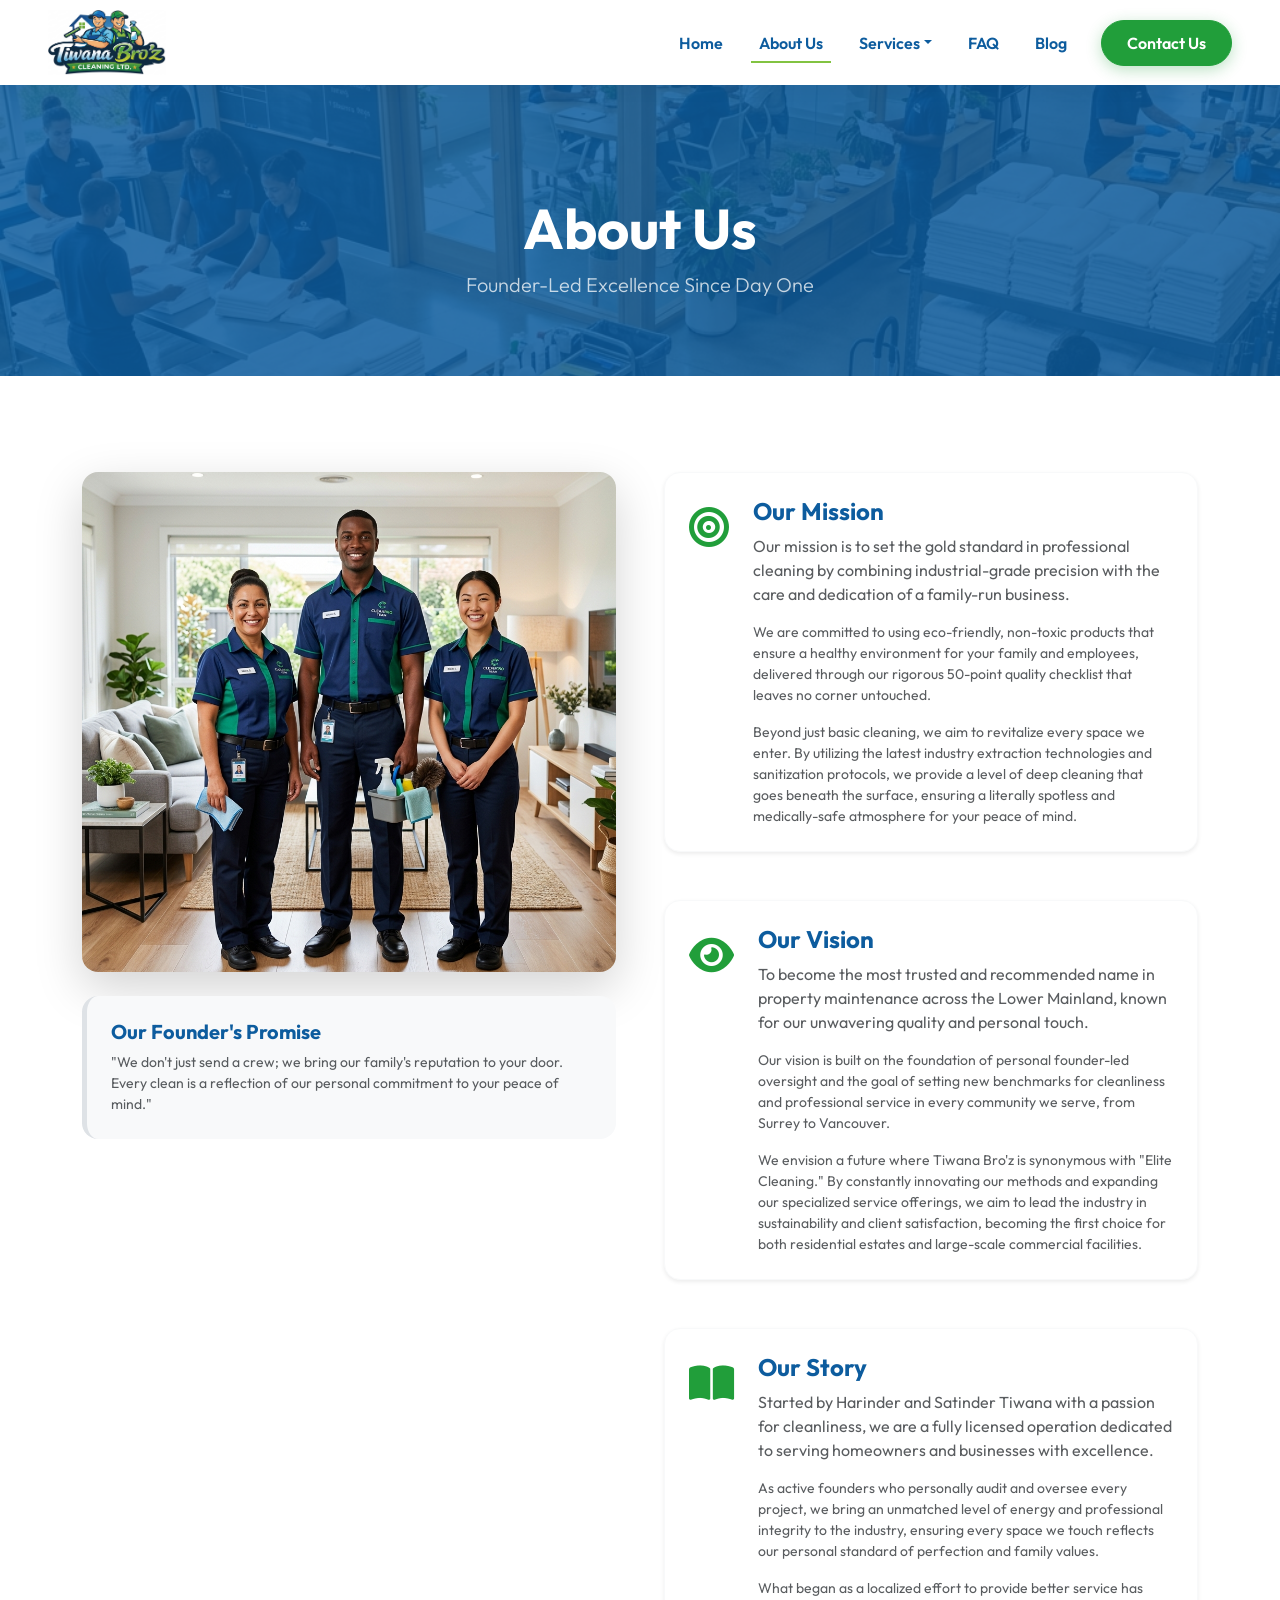
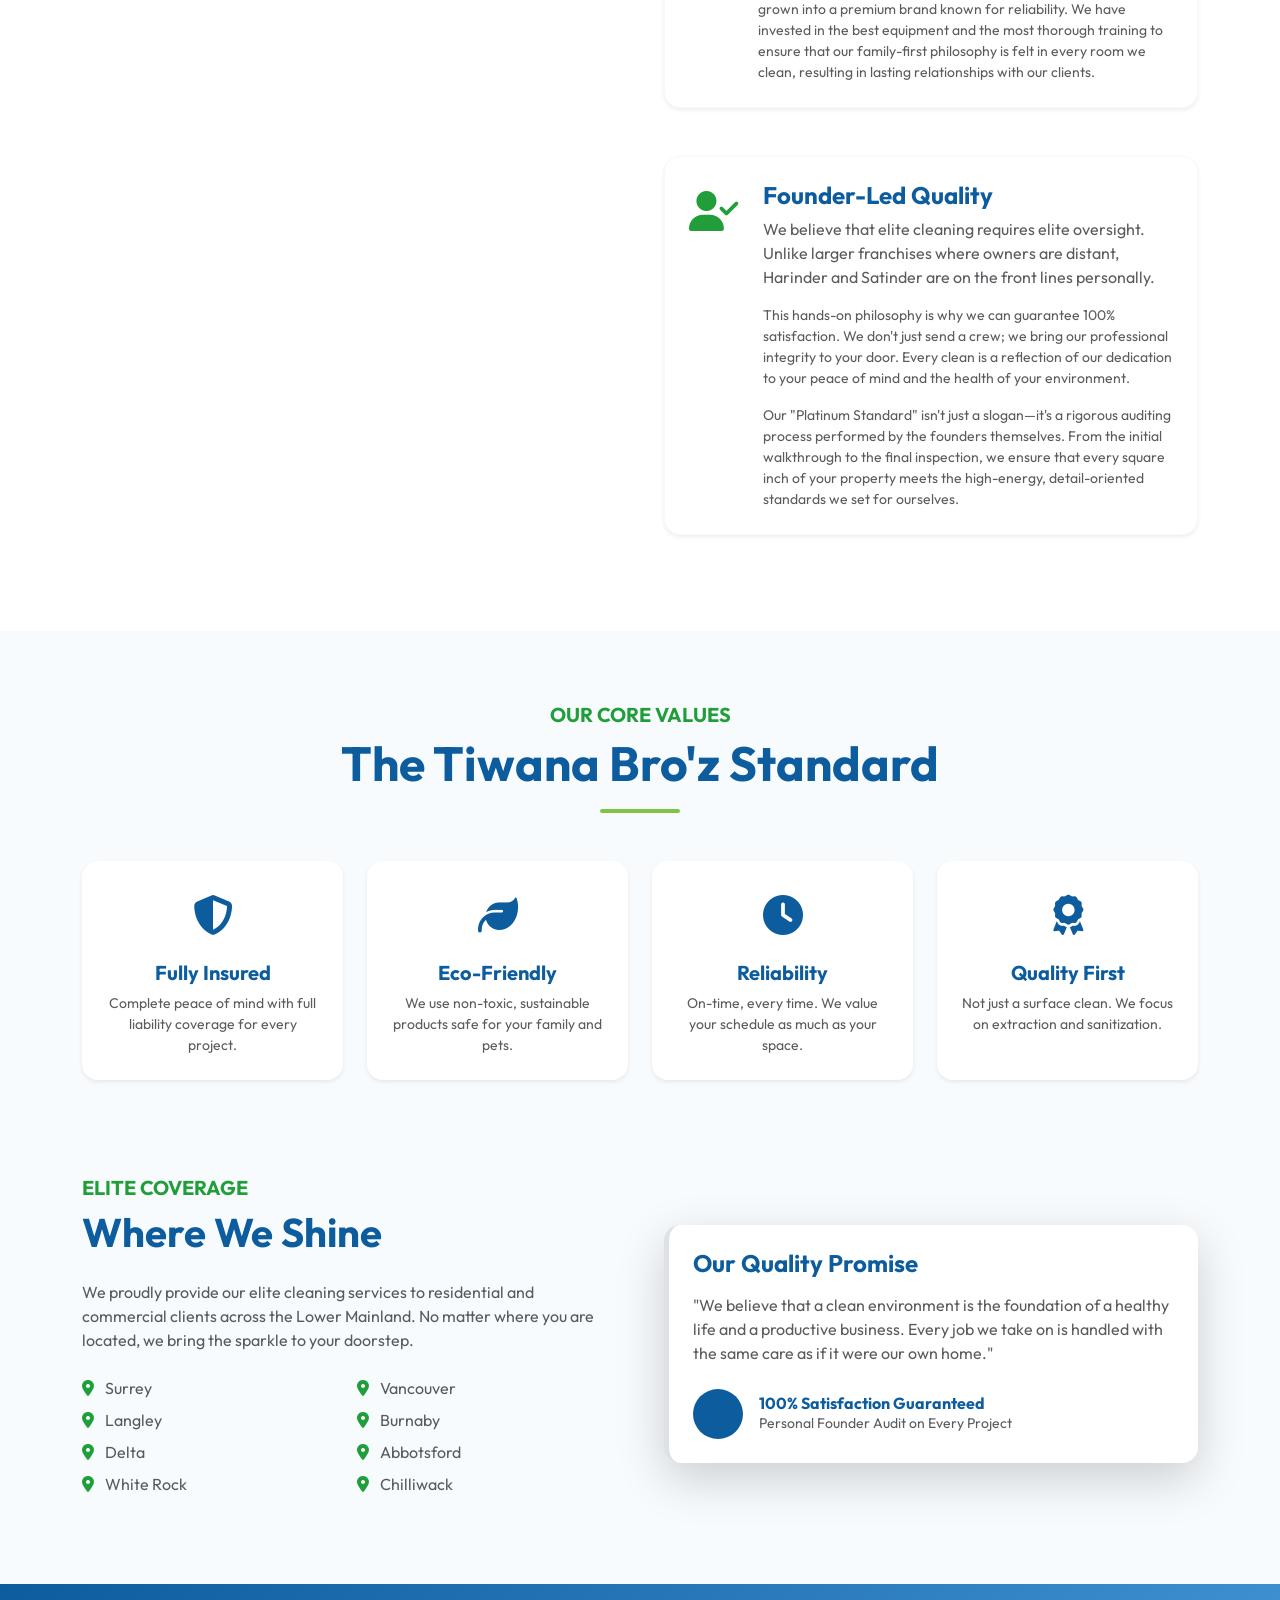
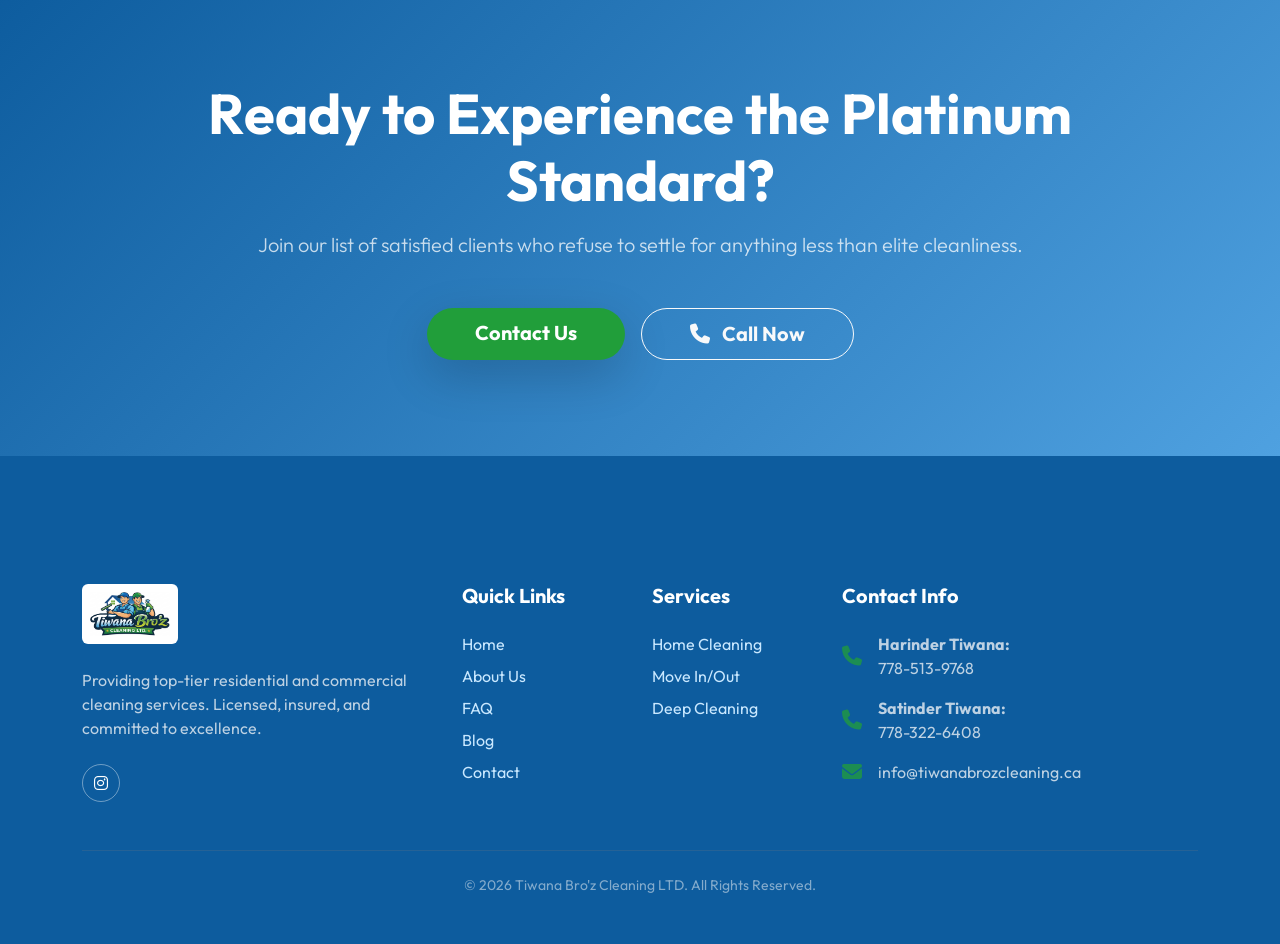
==== commit a583687d: "Replace generic image placeholders with distinct, uniquely generated AI assets site-wide" ====
--- a/about.html
+++ b/about.html
@@ -13,7 +13,7 @@
     <link rel="stylesheet" href="style.css">
     <link rel="icon" type="image/png" href="images/logo.png">
     <style>
-        .page-header { background: url('images/hero-bg.png') center/cover; padding: 120px 0 60px; position:relative; }
+        .page-header { background: url('images/about_h_png_1776252428151.png') center/cover no-repeat; padding: 120px 0 60px; position:relative; }
         .page-header::before { content:''; position:absolute; inset:0; background:rgba(13,92,158,0.85); }
     </style>
 </head>
@@ -61,7 +61,7 @@
             <div class="row g-5">
                 <div class="col-lg-6">
                     <div class="sticky-column" style="position: sticky; top: 120px;">
-                        <img src="images/about-team.png" alt="Professional Cleaning Team" class="img-fluid rounded-4 shadow-lg animate-on-scroll">
+                        <img src="images/team_portrait_png_1776255086448.png" alt="Professional Cleaning Team" class="img-fluid rounded-4 shadow-lg animate-on-scroll w-100" style="object-fit: cover; max-height: 500px">
                         <div class="mt-4 p-4 bg-light rounded-4 border-start border-5 border-grass animate-on-scroll" style="transition-delay: 0.1s;">
                             <h5 class="fw-bold text-ocean mb-2">Our Founder's Promise</h5>
                             <p class="text-muted small mb-0">"We don't just send a crew; we bring our family's reputation to your door. Every clean is a reflection of our personal commitment to your peace of mind."</p>
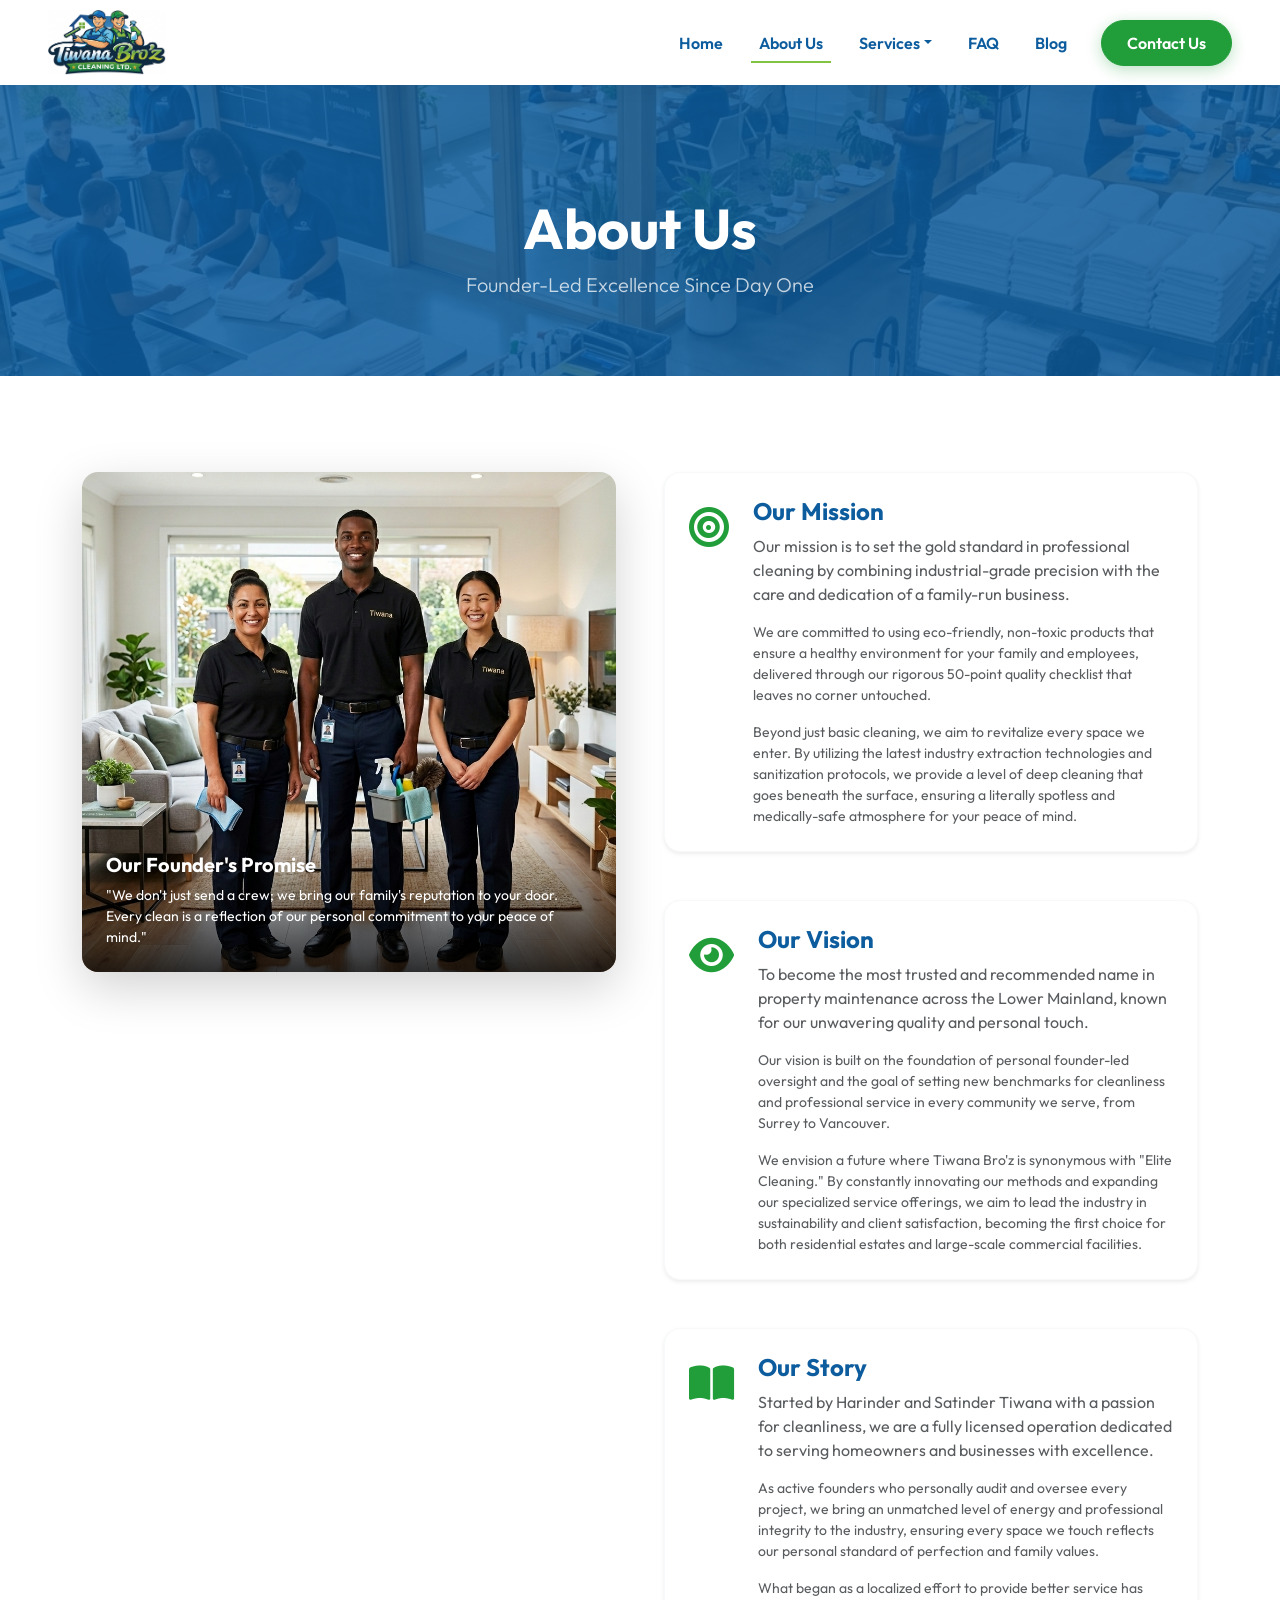
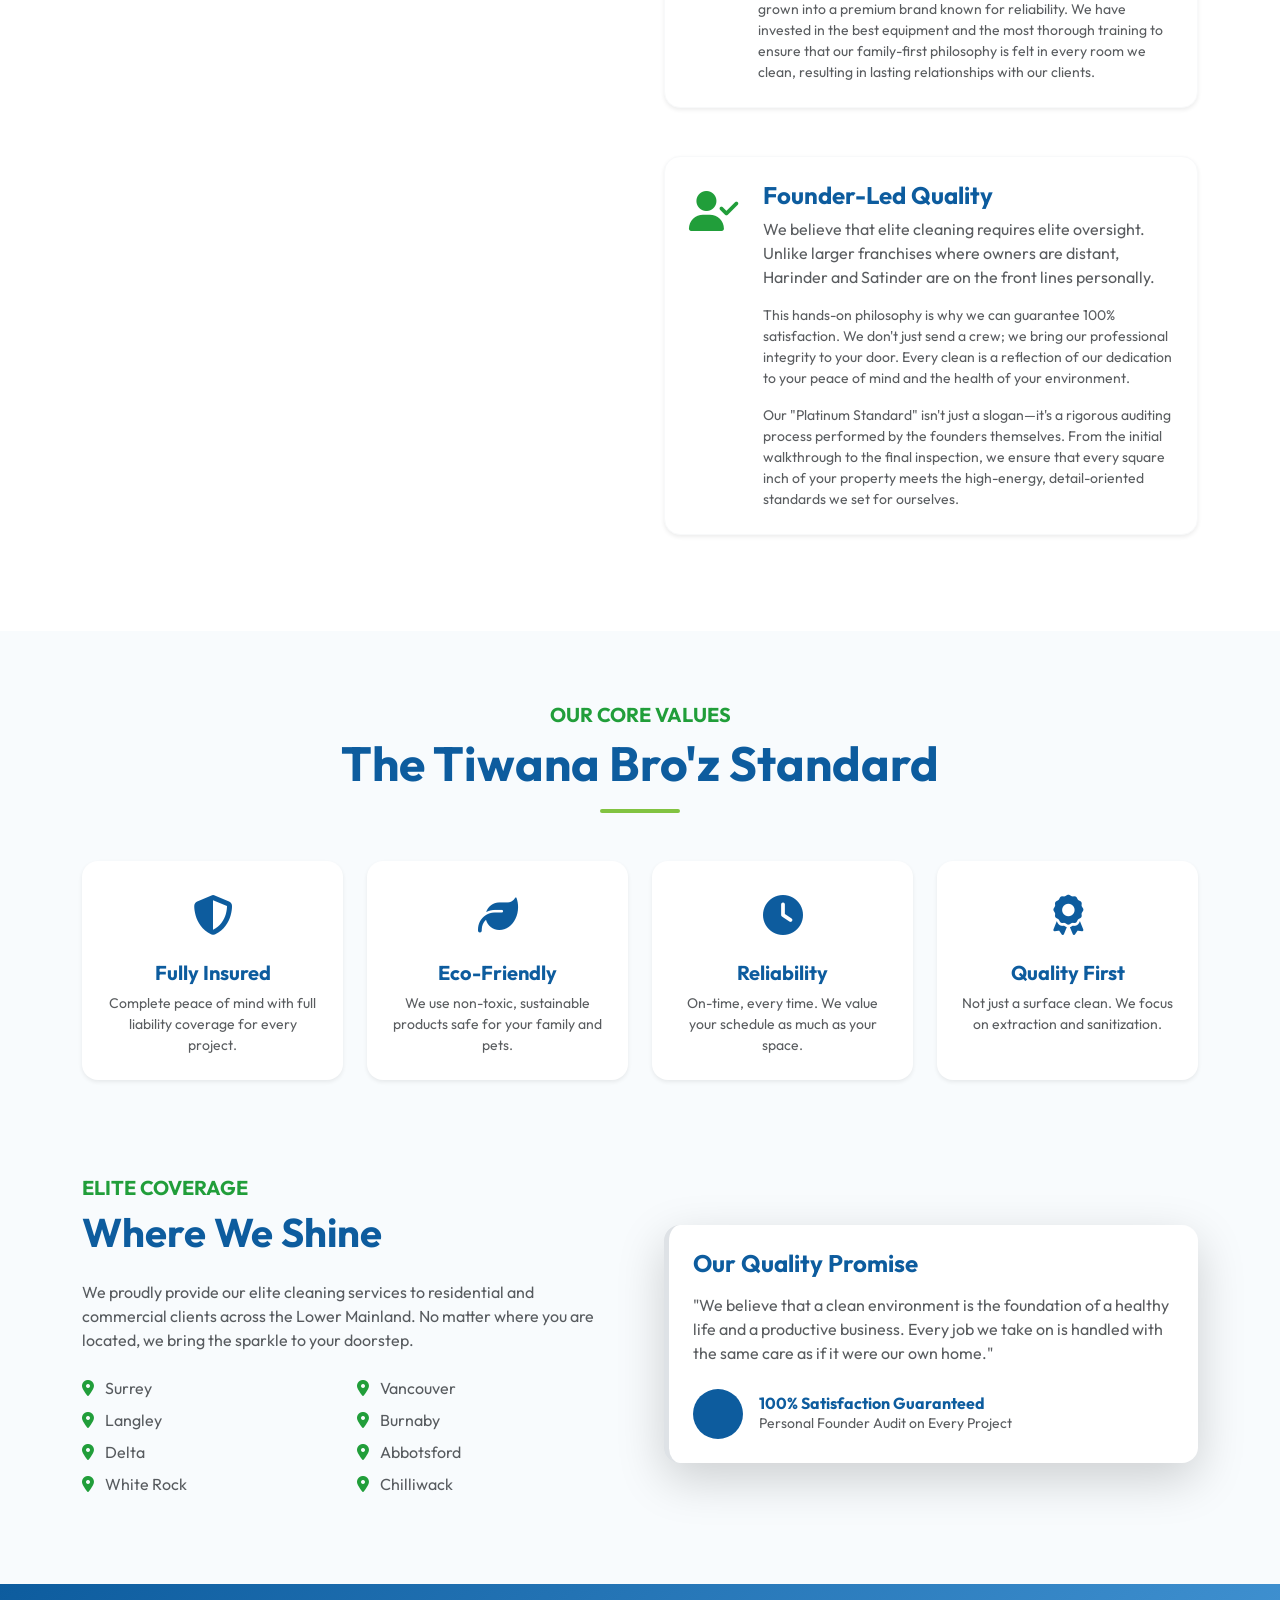
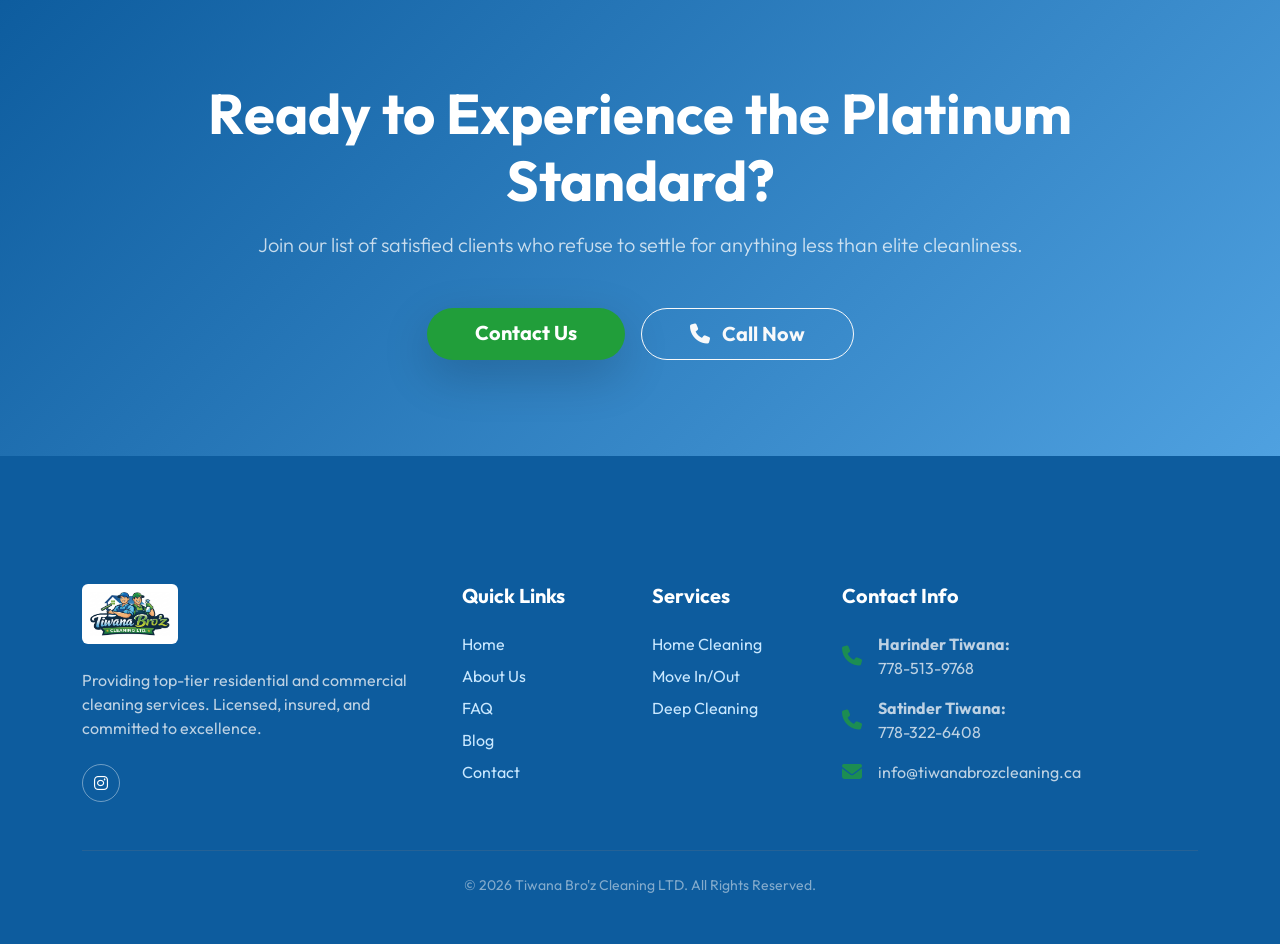
==== commit b38e1494: "Update team portrait to feature black embroidered Tiwana logo shirts" ====
--- a/about.html
+++ b/about.html
@@ -3,8 +3,14 @@
 <head>
     <meta charset="UTF-8">
     <meta name="viewport" content="width=device-width, initial-scale=1.0">
-    <title>About Us | Tiwana Bro'z Cleaning Ltd.</title>
-    <meta name="description" content="Learn about Tiwana Bro'z Cleaning Ltd., our mission, our story, and our commitment to providing the highest quality cleaning services in the Lower Mainland.">
+    <meta name="keywords" content="cleaning services Surrey BC, professional house cleaners Vancouver, deep cleaning services near me, cleaning company Lower Mainland, move out cleaning Surrey, office cleaning services Vancouver, end of tenancy cleaning Surrey, deposit guarantee cleaning BC, apartment move out cleaners, surgical grade deep cleaning, post-construction cleaning Surrey, commercial office sanitization Vancouver, Airbnb cleaning Vancouver, strata building cleaners Surrey, affordable cleaning service Surrey, move out cleaning cost Surrey">
+    <title>About Us | Tiwana Bro'z Cleaning Ltd. | Lower Mainland Cleaning</title>
+    <meta name="description" content="Learn about Tiwana Bro'z Cleaning Ltd., our founder-led mission, and our family commitment to providing the highest quality cleaning services in Surrey, Vancouver, and beyond.">
+    <link rel="canonical" href="https://tiwanabrozcleaning.ca/about.html">
+    <meta property="og:title" content="About Us | Tiwana Bro'z Cleaning Ltd.">
+    <meta property="og:description" content="Discover our founder-led mission to provide the highest quality cleaning services in the Lower Mainland.">
+    <meta property="og:image" content="https://tiwanabrozcleaning.ca/images/tiwana_black_shirts_1776309372762.png">
+    <meta property="og:url" content="https://tiwanabrozcleaning.ca/about.html">
     <!-- Bootstrap 5 CSS -->
     <link href="https://cdn.jsdelivr.net/npm/bootstrap@5.3.2/dist/css/bootstrap.min.css" rel="stylesheet">
     <!-- Font Awesome -->
@@ -60,11 +66,11 @@
         <div class="container py-5">
             <div class="row g-5">
                 <div class="col-lg-6">
-                    <div class="sticky-column" style="position: sticky; top: 120px;">
-                        <img src="images/team_portrait_png_1776255086448.png" alt="Professional Cleaning Team" class="img-fluid rounded-4 shadow-lg animate-on-scroll w-100" style="object-fit: cover; max-height: 500px">
-                        <div class="mt-4 p-4 bg-light rounded-4 border-start border-5 border-grass animate-on-scroll" style="transition-delay: 0.1s;">
-                            <h5 class="fw-bold text-ocean mb-2">Our Founder's Promise</h5>
-                            <p class="text-muted small mb-0">"We don't just send a crew; we bring our family's reputation to your door. Every clean is a reflection of our personal commitment to your peace of mind."</p>
+                    <div class="position-relative">
+                        <img src="images/tiwana_black_shirts_1776309372762.png" alt="Professional Cleaning Team" class="img-fluid rounded-4 shadow-lg animate-on-scroll w-100" style="object-fit: cover; max-height: 500px">
+                        <div class="position-absolute bottom-0 start-0 w-100 p-4 rounded-bottom-4" style="background: linear-gradient(to top, rgba(0,0,0,0.8), transparent);">
+                            <h5 class="fw-bold text-white mb-2">Our Founder's Promise</h5>
+                            <p class="text-white small mb-0">"We don't just send a crew; we bring our family's reputation to your door. Every clean is a reflection of our personal commitment to your peace of mind."</p>
                         </div>
                     </div>
                 </div>
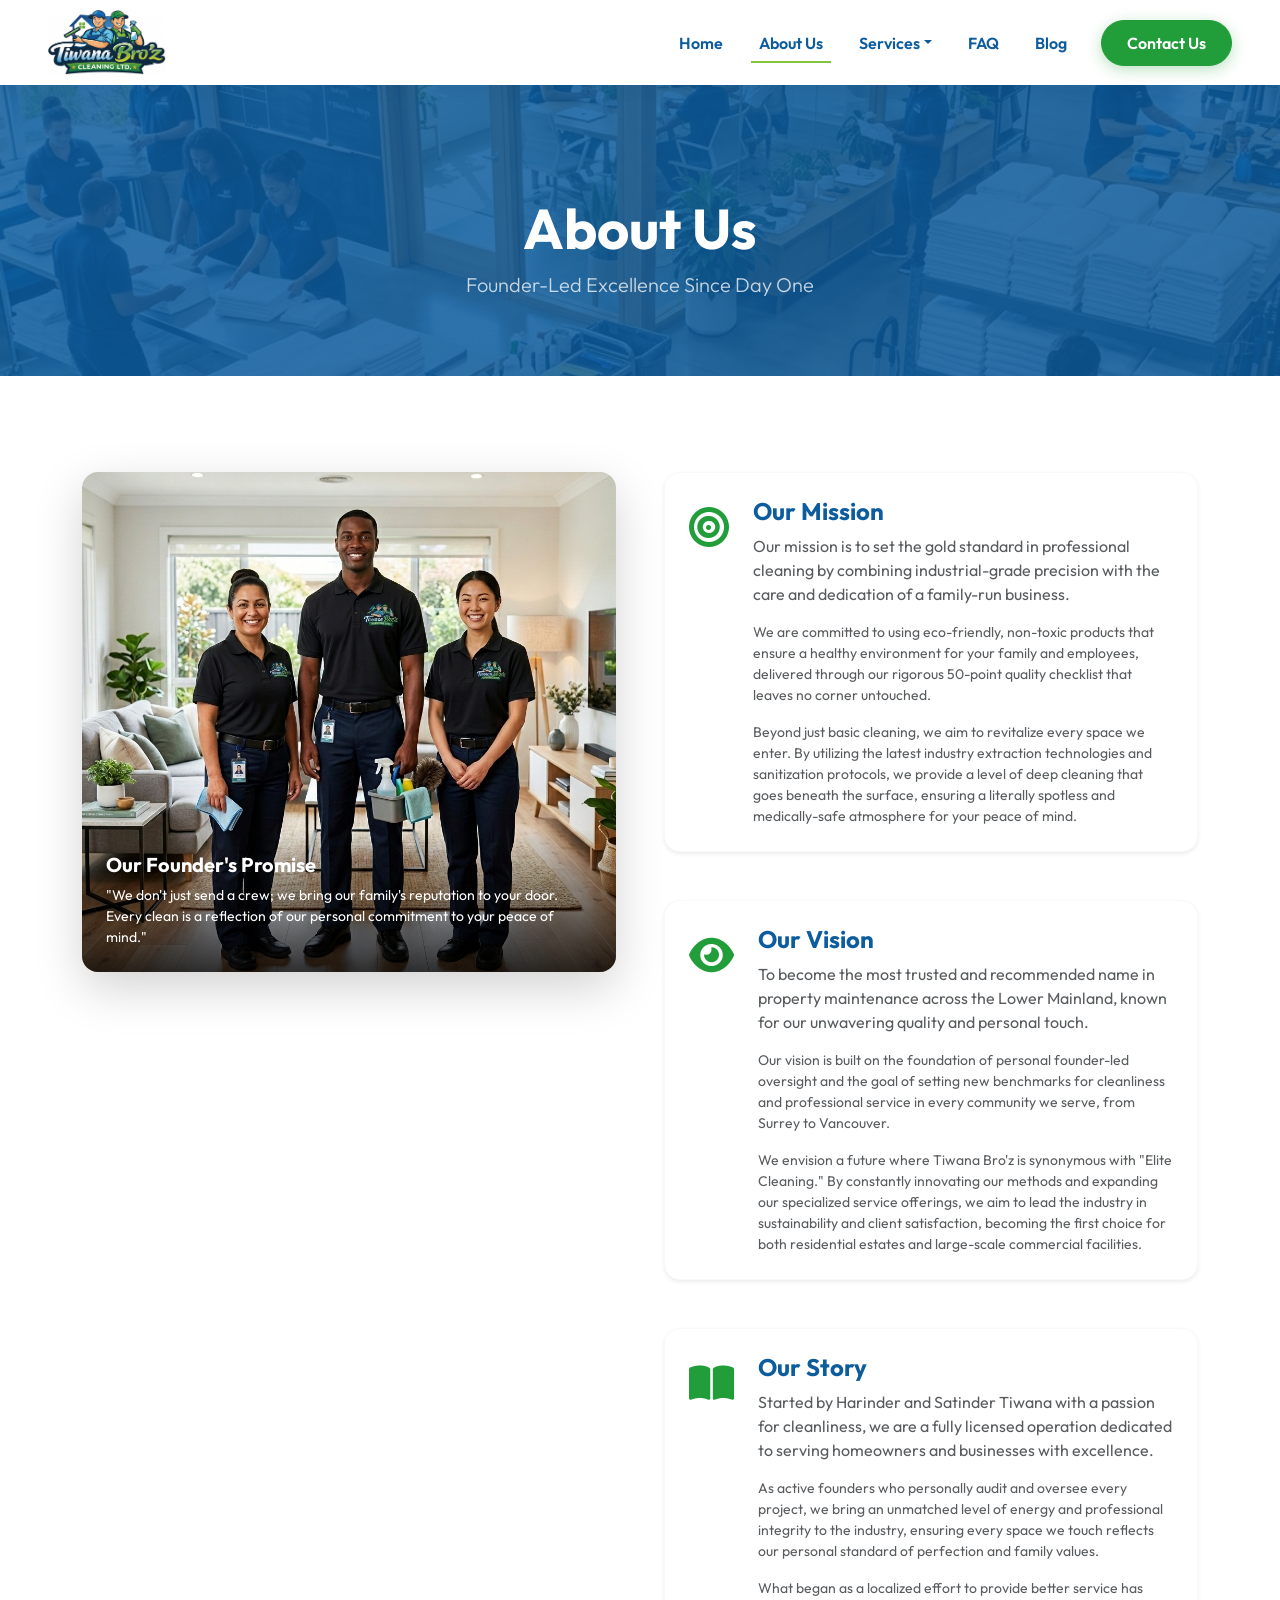
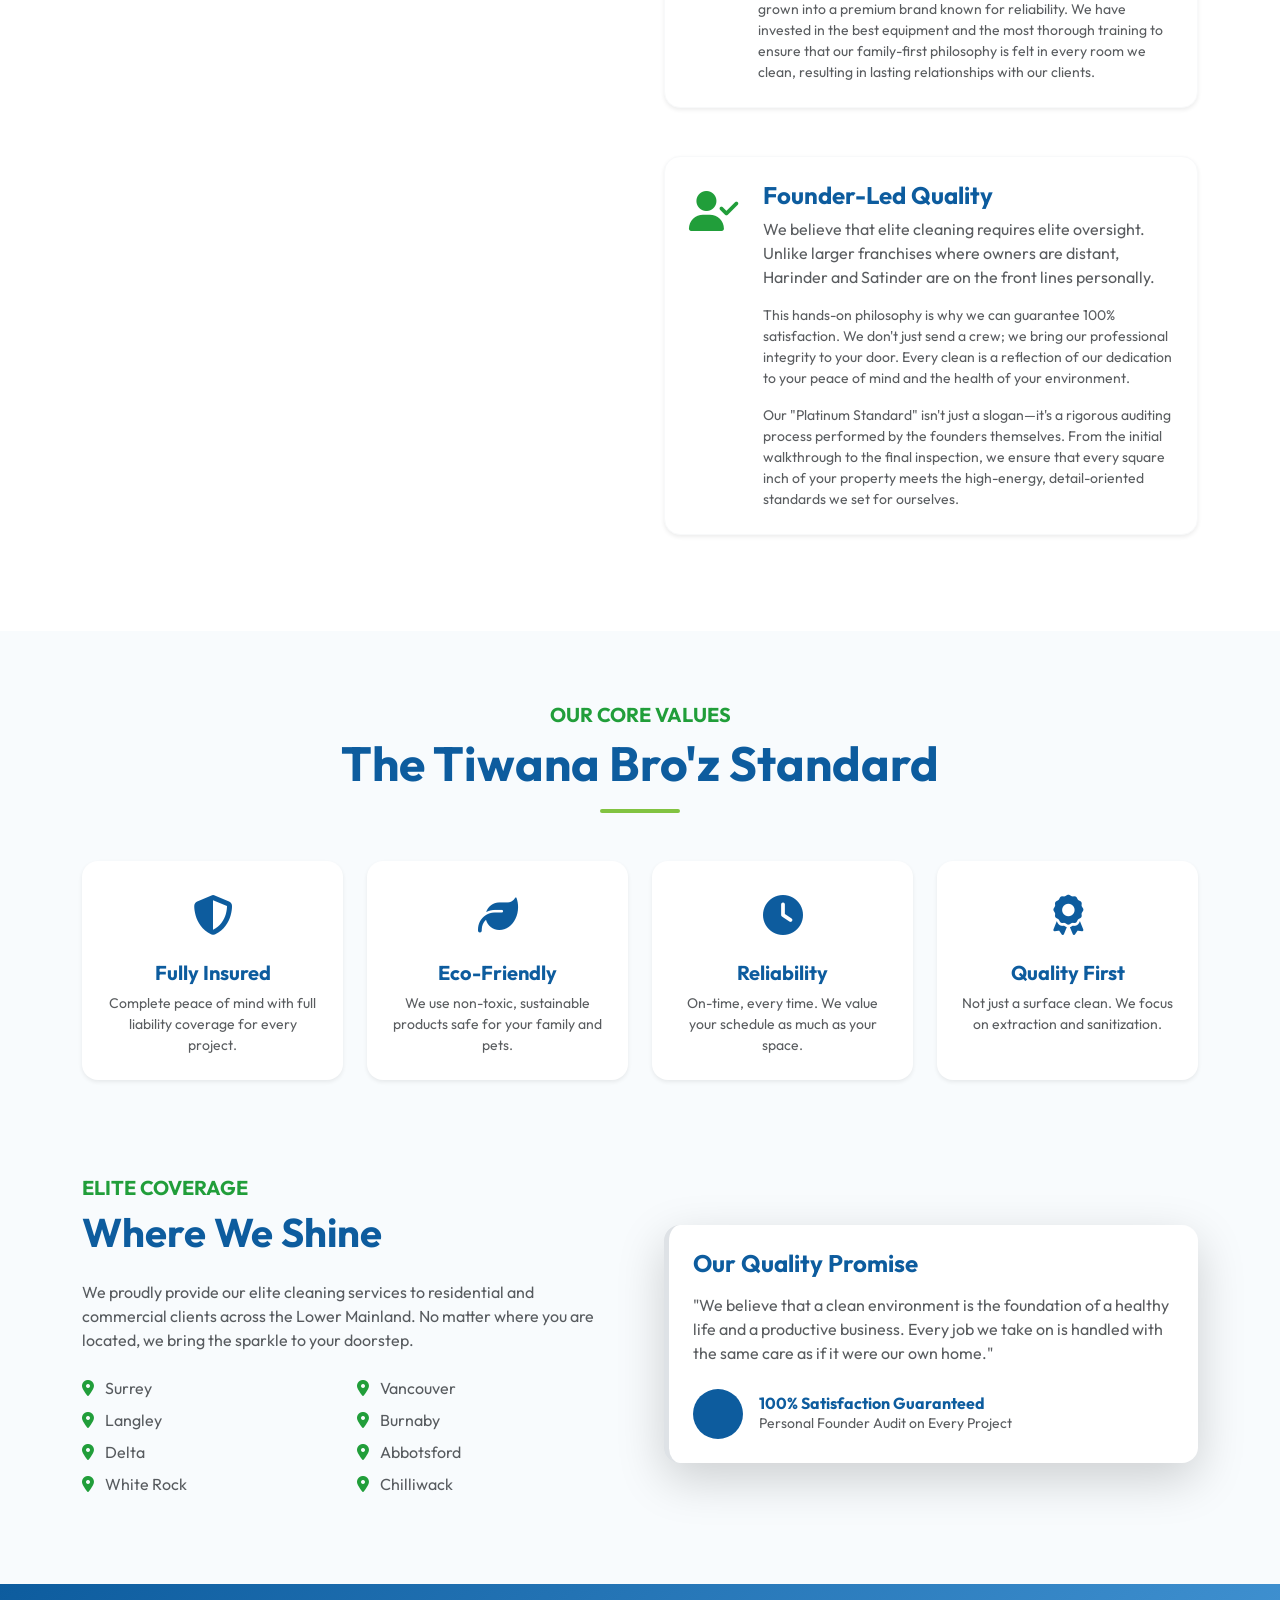
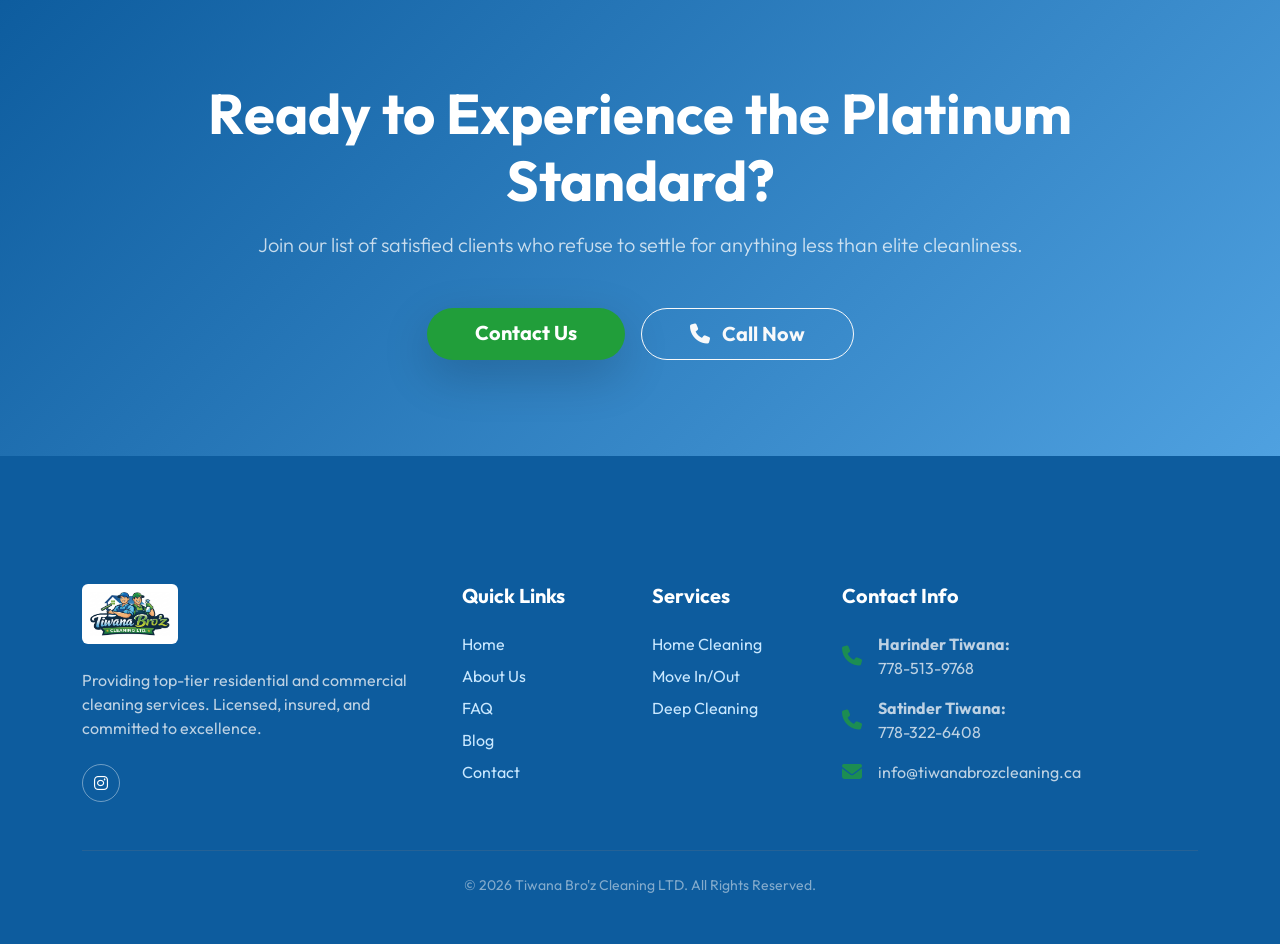
==== commit 2cf86e22: "Fix missing sticky scrolling feature on the About layout" ====
--- a/about.html
+++ b/about.html
@@ -66,11 +66,13 @@
         <div class="container py-5">
             <div class="row g-5">
                 <div class="col-lg-6">
-                    <div class="position-relative">
-                        <img src="images/tiwana_black_shirts_1776309372762.png" alt="Professional Cleaning Team" class="img-fluid rounded-4 shadow-lg animate-on-scroll w-100" style="object-fit: cover; max-height: 500px">
-                        <div class="position-absolute bottom-0 start-0 w-100 p-4 rounded-bottom-4" style="background: linear-gradient(to top, rgba(0,0,0,0.8), transparent);">
-                            <h5 class="fw-bold text-white mb-2">Our Founder's Promise</h5>
-                            <p class="text-white small mb-0">"We don't just send a crew; we bring our family's reputation to your door. Every clean is a reflection of our personal commitment to your peace of mind."</p>
+                    <div class="sticky-column" style="position: sticky; top: 120px; z-index: 5;">
+                        <div class="position-relative">
+                            <img src="images/tiwana_black_shirts_1776309372762.png" alt="Professional Cleaning Team" class="img-fluid rounded-4 shadow-lg animate-on-scroll w-100" style="object-fit: cover; max-height: 500px">
+                            <div class="position-absolute bottom-0 start-0 w-100 p-4 rounded-bottom-4" style="background: linear-gradient(to top, rgba(0,0,0,0.8), transparent);">
+                                <h5 class="fw-bold text-white mb-2">Our Founder's Promise</h5>
+                                <p class="text-white small mb-0">"We don't just send a crew; we bring our family's reputation to your door. Every clean is a reflection of our personal commitment to your peace of mind."</p>
+                            </div>
                         </div>
                     </div>
                 </div>
